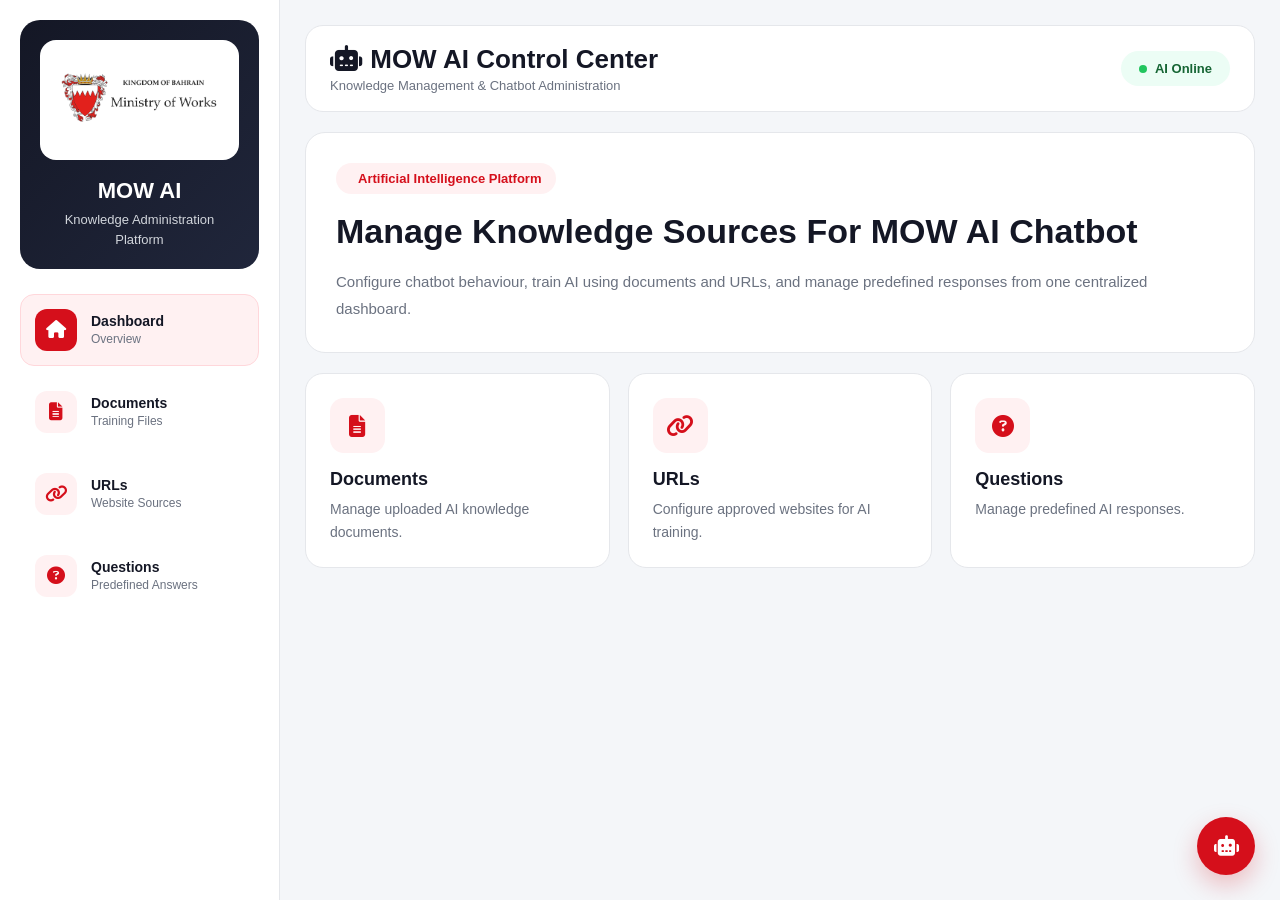
==== MOWAIHome.html @ 450a4b70 "New Theme design is introduced with implement the MOWAIHome dashboard page." ====
<!DOCTYPE html>
<html lang="en">

<head>
    <meta charset="UTF-8">
    <meta name="viewport" content="width=device-width, initial-scale=1.0">
    <title>MOW AI Control Center - Dashboard</title>

    <link rel="icon" type="image/png" href="assets/appicon.png">

    <link rel="stylesheet"
          href="https://cdnjs.cloudflare.com/ajax/libs/font-awesome/6.5.0/css/all.min.css">

    <link rel="stylesheet" href="css/admin.css">
</head>

<body>

<div class="page">

    <!-- SIDEBAR -->
    <aside class="sidebar">

    <div class="sidebar-top">

        <div class="brand-card">

            <div class="logo-shell">

                <img src="assets/mowlogo.png">

            </div>

            <h2>MOW AI</h2>

            <p>
                Knowledge Administration Platform
            </p>

        </div>

    </div>

    <nav>
         <a href="MOWAIHome.html" class="nav-card active">
                <i class="fas fa-house"></i>
                <div>
                    <strong>Dashboard</strong>
                    <small>Overview</small>
                </div>
            </a>

        <a href="documents.html" class="nav-card">
            <i class="fas fa-file-lines"></i>
            <div>
                <strong>Documents</strong>
                <small>Training Files</small>
            </div>
        </a>

        <a href="urls.html" class="nav-card">
            <i class="fas fa-link"></i>
            <div>
                <strong>URLs</strong>
                <small>Website Sources</small>
            </div>
        </a>

        <a href="predefined.html" class="nav-card">
            <i class="fas fa-circle-question"></i>
            <div>
                <strong>Questions</strong>
                <small>Predefined Answers</small>
            </div>
        </a>

    </nav>

</aside>

    <!-- MAIN CONTENT -->
    <main class="content">

        <header class="topbar">

            <div>
                <h1><i class="fas fa-robot"></i> MOW AI Control Center</h1>
                <p>
                    Knowledge Management & Chatbot Administration
                </p>
            </div>

            <button class="ai-status">
                <span></span>
                AI Online
            </button>

        </header>

        <!-- HERO -->
        <section class="hero">

            <div class="hero-left">

                <div class="tag">
                    <i class="fas fa-sparkles"></i>
                    Artificial Intelligence Platform
                </div>

                <h2>
                    Manage Knowledge Sources
                    For MOW AI Chatbot
                </h2>

                <p>
                    Configure chatbot behaviour, train AI using
                    documents and URLs, and manage predefined
                    responses from one centralized dashboard.
                </p>

            </div>

            <div class="hero-right">

                <div class="orb"></div>

            </div>

        </section>

        <!-- QUICK ACCESS -->
        <section class="cards">

            <a href="documents.html" class="dashboard-card">

                <i class="fas fa-file-alt"></i>

                <h3>Documents</h3>

                <p>
                    Manage uploaded AI knowledge documents.
                </p>

            </a>

            <a href="urls.html" class="dashboard-card">

                <i class="fas fa-link"></i>

                <h3>URLs</h3>

                <p>
                    Configure approved websites for AI training.
                </p>

            </a>

            <a href="predefined.html" class="dashboard-card">

                <i class="fas fa-question-circle"></i>

                <h3>Questions</h3>

                <p>
                    Manage predefined AI responses.
                </p>

            </a>

        </section>

    </main>

</div>

<!-- CHAT BUTTON -->
<button id="openChatBtn">
    <i class="fas fa-robot"></i>
</button>

<div id="chatWidget" class="hidden">

    <div id="chatHeader">

        <div class="chatBrand">

            <div class="chatLogo">
                <i class="fas fa-robot"></i>
            </div>

            <div>

                <strong>MOW AI Assistant</strong>

                <small>Knowledge Engine</small>

            </div>

        </div>

        <button onclick="toggleChat()">
            <i class="fas fa-times"></i>
        </button>

    </div>

    <div id="chatBody"></div>

    <div id="chatInputContainer">

        <input
            type="text"
            id="chatInput"
            placeholder="Ask AI anything..."
        >

        <button onclick="sendChat()">
            <i class="fas fa-paper-plane"></i>
        </button>

    </div>

</div>

<!-- ================= SCRIPTS ================= -->
    <script src="js/api.js"></script>

    <script>
        function showAlert(type, title, message) {

            const modal = document.getElementById('customAlert');
            const icon = document.getElementById('alertIcon');
            const titleEl = document.getElementById('alertTitle');
            const msgEl = document.getElementById('alertMessage');

            icon.className = 'alert-icon ' + type;

            if (type === 'success') {
                icon.innerHTML = '<i class="fas fa-circle-check"></i>';
            } else if (type === 'error') {
                icon.innerHTML = '<i class="fas fa-circle-xmark"></i>';
            } else {
                icon.innerHTML = '<i class="fas fa-triangle-exclamation"></i>';
            }

            titleEl.textContent = title;
            msgEl.textContent = message;

            modal.classList.remove('hidden');
        }

        function closeAlert() {
            document.getElementById('customAlert').classList.add('hidden');
        }

        const chatWidget = document.getElementById('chatWidget');
        const openBtn = document.getElementById('openChatBtn');
        const chatBody = document.getElementById('chatBody');
        const chatInput = document.getElementById('chatInput');
        const chatHeader = document.getElementById('chatHeader');

        openBtn.onclick = () => {
            chatWidget.classList.remove('hidden');
            openBtn.style.display = 'none';
        };

        function toggleChat() {
            chatWidget.classList.add('hidden');
            openBtn.style.display = 'block';
        }

        // Append chat messages
        function appendMessage(role, resp) {
            const div = document.createElement('div');
            div.className = 'chatMessage';

            if (role === 'You') {
                div.innerHTML = `<b>You</b><div class="chatSection">${resp}</div>`;
            } else {
                // Parse sections like [PREDEFINED], [DOCUMENT], [URL]
                const sections = resp.split(/\[([A-Z]+)\]/).filter(s => s.trim());
                let html = '';
                if (sections.length >= 2) {
                    for (let i = 0; i < sections.length; i += 2) {
                        let type = sections[i], text = sections[i + 1] || '';
                        let cls = '';
                        if (type === 'PREDEFINED') cls = 'predefined';
                        if (type === 'DOCUMENT') cls = 'document';
                        if (type === 'URL') cls = 'url';
                        html += `<div class="chatSection ${cls}">${text}</div>`;
                    }
                } else {
                    html = `<div class="chatSection predefined">${resp}</div>`;
                }
                div.innerHTML = `<b>AI</b>${html}`;
            }

            chatBody.appendChild(div);
            chatBody.scrollTop = chatBody.scrollHeight;
        }

        // Send message to API
        async function sendChat() {
            const msg = chatInput.value.trim();
            if (!msg) return;
            appendMessage('You', msg);
            chatInput.value = '';
            try {
                const res = await fetch(API_BASE + '/api/ai-chat/ask', {
                    method: 'POST',
                    headers: { 'Content-Type': 'application/json' },
                    body: JSON.stringify({ message: msg, userId: 1 })
                });

                if (!res.ok) throw new Error('API Error');

                const data = await res.json();
                appendMessage('AI', data.reply);
            } catch (err) {
                console.error(err);
                showAlert(
                    'error',
                    'Connection Failed',
                    'Unable to connect to AI service. Please check your API.'
                );
                appendMessage('AI', '⚠️ Unable to connect to AI service.');
            }
        }

        // Press Enter to send
        chatInput.addEventListener('keydown', e => {
            if (e.key === 'Enter') sendChat();
        });

        // Drag functionality for chat widget
        let drag = false, ox = 0, oy = 0;
        chatHeader.onmousedown = e => {
            drag = true;
            ox = e.clientX - chatWidget.offsetLeft;
            oy = e.clientY - chatWidget.offsetTop;
        };
        document.onmouseup = () => drag = false;
        document.onmousemove = e => {
            if (!drag) return;
            chatWidget.style.left = e.clientX - ox + 'px';
            chatWidget.style.top = e.clientY - oy + 'px';
        };

        // Logo ripple effect
        function logoRipple(e) {
            const bg = e.currentTarget.querySelector('.logo-bg');
            const ripple = document.createElement('span');
            ripple.style.position = 'absolute';
            ripple.style.width = '20px';
            ripple.style.height = '20px';
            ripple.style.borderRadius = '50%';
            ripple.style.background = 'rgba(255,255,255,.6)';
            ripple.style.left = e.offsetX + 'px';
            ripple.style.top = e.offsetY + 'px';
            ripple.style.transform = 'scale(1)';
            ripple.style.opacity = '1';
            ripple.style.transition = 'all .6s ease';
            bg.appendChild(ripple);
            setTimeout(() => { ripple.style.transform = 'scale(15)'; ripple.style.opacity = '0'; }, 10);
            setTimeout(() => ripple.remove(), 600);
        }
    </script>
</body>

</html>
---- css/admin.css ----
:root{
    --red:#d50f1b;
    --red-dark:#a80717;
    --white:#ffffff;
    --silver:#d3d4d9;
    --dark:#141725;

    --bg:#f4f6f9;
    --card:#ffffff;
    --text:#141725;
    --muted:#6b7280;
    --border:#e5e7eb;
}

*{
    margin:0;
    padding:0;
    box-sizing:border-box;
}

body{
    font-family:'Segoe UI',sans-serif;
    background:var(--bg);
    color:var(--text);
    min-height:100vh;
}

/* =====================================
   PAGE
===================================== */

.page{
    display:flex;
    min-height:100vh;
}

/* =====================================
   SIDEBAR
===================================== */

.sidebar{
    width:280px;
    background:#fff;
    border-right:1px solid var(--border);
    padding:20px;
}

/* =====================================
   LOGO PANEL
===================================== */
.brand-card{

    background:linear-gradient(
        135deg,
        var(--dark),
        #20263b
    );

    border-radius:20px;

    padding:20px;

    text-align:center;

    margin-bottom:25px;
}
.logo-shell{

    width:100%;

    min-height:120px;

    padding:15px;

    margin:0 auto 18px;

    border-radius:16px;

    background:#ffffff;

    display:flex;
    align-items:center;
    justify-content:center;

    overflow:hidden;
}

.logo-shell img{

    width:100%;
    max-width:180px;

    height:auto;

    object-fit:contain;

    display:block;
}

.brand-card h2{
    color:#fff;
    font-size:22px;
    margin-bottom:6px;
}

.brand-card p{
    color:#d1d5db;
    font-size:13px;
    line-height:1.5;
}

@media(max-width:900px){

    .brand-card{
        display:flex;
        align-items:center;
        gap:20px;
        text-align:left;
    }

    .logo-shell{

        width:140px;
        min-width:140px;

        min-height:90px;

        margin:0;
    }

    .logo-shell img{
        max-width:120px;
    }
}

/* =====================================
   NAVIGATION
===================================== */

nav{
    display:flex;
    flex-direction:column;
    gap:10px;
}

.nav-card{

    display:flex;
    align-items:center;
    gap:14px;

    text-decoration:none;

    padding:14px;

    border-radius:14px;

    color:var(--text);

    border:1px solid transparent;

    transition:.25s ease;
}

.nav-card:hover{

    background:#fff5f5;

    border-color:#ffd7db;
}

.nav-card i{

    width:42px;
    height:42px;

    display:flex;
    align-items:center;
    justify-content:center;

    border-radius:12px;

    background:#fff1f2;

    color:var(--red);

    font-size:18px;
}

.nav-card.active{

    background:#fff1f2;

    border:1px solid #ffd7db;
}

.nav-card.active i{

    background:var(--red);

    color:#fff;
}

.nav-card strong{
    display:block;
    font-size:14px;
}

.nav-card small{
    color:var(--muted);
    font-size:12px;
}

/* =====================================
   MAIN CONTENT
===================================== */

.content{
    flex:1;
    padding:25px;
}

/* =====================================
   TOP BAR
===================================== */

.topbar{

    background:#fff;

    border-radius:18px;

    padding:18px 24px;

    display:flex;
    justify-content:space-between;
    align-items:center;

    border:1px solid var(--border);
    margin-bottom:20px;
}

.topbar h1{
    font-size:26px;
    color:var(--dark);
}

.topbar p{
    color:var(--muted);
    font-size:13px;
    margin-top:3px;
}

.ai-status{

    border:none;

    background:#ecfdf5;

    color:#166534;

    padding:10px 18px;

    border-radius:50px;

    font-size:13px;
    font-weight:600;

    display:flex;
    align-items:center;
    gap:8px;
}

.ai-status span{

    width:8px;
    height:8px;

    border-radius:50%;

    background:#22c55e;
}

/* =====================================
   HERO
===================================== */

.hero{

    margin-top:20px;

    background:#fff;

    border-radius:20px;

    padding:30px;

    border:1px solid var(--border);
}

.tag{

    display:inline-flex;

    align-items:center;

    gap:8px;

    padding:8px 14px;

    border-radius:50px;

    background:#fff1f2;

    color:var(--red);

    font-size:13px;

    font-weight:600;
}

.hero h2{

    margin-top:15px;

    font-size:34px;

    color:var(--dark);

    line-height:1.3;
}

.hero p{

    margin-top:15px;

    max-width:850px;

    color:var(--muted);

    font-size:15px;

    line-height:1.8;
}

.hero-right{
    display:none;
}

/* =====================================
   DASHBOARD CARDS
===================================== */

.cards{

    margin-top:20px;

    display:grid;

    grid-template-columns:
    repeat(auto-fit,minmax(260px,1fr));

    gap:18px;
}

.dashboard-card{

    text-decoration:none;

    background:#fff;

    color:var(--text);

    border:1px solid var(--border);

    border-radius:18px;

    padding:24px;

    transition:.25s ease;
}

.dashboard-card:hover{

    border-color:#f6a0a8;

    transform:translateY(-4px);

    box-shadow:
    0 8px 24px rgba(0,0,0,.06);
}

.dashboard-card i{

    width:55px;
    height:55px;

    border-radius:14px;

    background:#fff1f2;

    color:var(--red);

    display:flex;
    align-items:center;
    justify-content:center;

    font-size:22px;

    margin-bottom:16px;
}

.dashboard-card h3{

    font-size:18px;

    margin-bottom:8px;
}

.dashboard-card p{

    color:var(--muted);

    font-size:14px;

    line-height:1.6;
}

/* =====================================
   CHAT BUTTON
===================================== */

#openChatBtn{

    position:fixed;

    bottom:25px;
    right:25px;

    width:58px;
    height:58px;

    border:none;

    border-radius:50%;

    background:var(--red);

    color:#fff;

    cursor:pointer;

    font-size:20px;

    box-shadow:
    0 10px 25px rgba(213,15,27,.25);
}

#openChatBtn:hover{
    background:var(--red-dark);
}

.hidden{
    display:none !important;
}

/* =====================================
   CHAT WINDOW
===================================== */

#chatWidget{

    position:fixed;

    right:25px;
    bottom:95px;

    width:380px;
    height:600px;

    background:#fff;

    border-radius:18px;

    border:1px solid var(--border);

    overflow:hidden;

    display:flex;
    flex-direction:column;

    box-shadow:
    0 20px 50px rgba(0,0,0,.15);
}

/* =====================================
   CHAT HEADER
===================================== */

#chatHeader{

    background:var(--dark);

    color:#fff;

    padding:14px 18px;

    display:flex;
    justify-content:space-between;
    align-items:center;
}

.chatBrand{

    display:flex;
    align-items:center;
    gap:10px;
}

.chatLogo{

    width:40px;
    height:40px;

    border-radius:10px;

    background:rgba(255,255,255,.15);

    display:flex;
    align-items:center;
    justify-content:center;
}

#chatHeader button{

    background:none;
    border:none;
    color:#fff;
    cursor:pointer;
    font-size:18px;
}

/* =====================================
   CHAT BODY
===================================== */

#chatBody{

    flex:1;

    overflow:auto;

    padding:15px;

    background:#f9fafb;
}

.chatMessage{
    margin-bottom:14px;
}

.chatMessage b{

    display:block;

    margin-bottom:6px;

    color:var(--red);

    font-size:13px;
}

.chatSection{

    background:#fff;

    border:1px solid #eee;

    border-radius:12px;

    padding:12px;

    line-height:1.7;

    font-size:14px;
}

.predefined{
    border-left:4px solid var(--red);
}

.document{
    border-left:4px solid #0284c7;
}

.url{
    border-left:4px solid #16a34a;
}

/* =====================================
   CHAT INPUT
===================================== */

#chatInputContainer{

    display:flex;

    gap:10px;

    padding:12px;

    border-top:1px solid var(--border);

    background:#fff;
}

#chatInput{

    flex:1;

    border:1px solid #ddd;

    border-radius:12px;

    padding:12px;

    font-size:14px;
}

#chatInput:focus{

    outline:none;

    border-color:var(--red);
}

#chatInputContainer button{

    width:48px;
    height:48px;

    border:none;

    border-radius:12px;

    background:var(--red);

    color:#fff;

    cursor:pointer;
}

/* =====================================
   MOBILE
===================================== */

@media(max-width:900px){

    .page{
        flex-direction:column;
    }

    .sidebar{
        width:100%;
    }

    #chatWidget{
        width:95%;
        right:2.5%;
    }
}

/* ================= CUSTOM ALERT ================= */

.custom-alert{
    position:fixed;
    inset:0;
    background:rgba(0,0,0,.55);
    backdrop-filter:blur(6px);
    display:flex;
    align-items:center;
    justify-content:center;
    z-index:99999;
    animation:fadeIn .25s ease;
}

.custom-alert.hidden{
    display:none;
}

.alert-box{
    width:90%;
    max-width:420px;
    padding:30px;
    border-radius:24px;
    background:rgba(255,255,255,.12);
    backdrop-filter:blur(18px);
    border:1px solid rgba(255,255,255,.15);
    box-shadow:0 25px 60px rgba(0,0,0,.45);
    text-align:center;
    animation:popupScale .28s ease;
    color:#fff;
}

.alert-icon{
    width:85px;
    height:85px;
    margin:auto auto 18px;
    border-radius:50%;
    display:flex;
    align-items:center;
    justify-content:center;
    font-size:42px;
}

/* Success */
.alert-icon.success{
    background:linear-gradient(135deg,#11998e,#38ef7d);
    box-shadow:0 10px 30px rgba(56,239,125,.45);
}

/* Error */
.alert-icon.error{
    background:linear-gradient(135deg,#ff416c,#ff4b2b);
    box-shadow:0 10px 30px rgba(255,75,43,.45);
}

/* Warning */
.alert-icon.warning{
    background:linear-gradient(135deg,#f7971e,#ffd200);
    box-shadow:0 10px 30px rgba(255,210,0,.45);
}

.alert-box h3{
    margin:0;
    font-size:28px;
    font-weight:700;
}

.alert-box p{
    margin:14px 0 25px;
    font-size:16px;
    line-height:1.6;
    color:rgba(255,255,255,.88);
}

.alert-actions{
    display:flex;
    justify-content:center;
    gap:14px;
}

.alert-btn{
    border:none;
    padding:12px 28px;
    border-radius:14px;
    cursor:pointer;
    font-size:15px;
    font-weight:600;
    transition:.3s;
}

.alert-btn.ok{
    background:linear-gradient(90deg,#6a11cb,#2575fc);
    color:#fff;
}

.alert-btn.cancel{
    background:rgba(255,255,255,.12);
    color:#fff;
}

.alert-btn:hover{
    transform:translateY(-2px) scale(1.03);
}

@keyframes popupScale{
    from{
        transform:scale(.75);
        opacity:0;
    }
    to{
        transform:scale(1);
        opacity:1;
    }
}

@keyframes fadeIn{
    from{ opacity:0; }
    to{ opacity:1; }
}

/* ================= LOADING OVERLAY ================= */

.loading-overlay{
    position: fixed;
    inset: 0;
    background: rgba(15, 23, 42, 0.75);
    backdrop-filter: blur(6px);
    display: flex;
    align-items: center;
    justify-content: center;
    z-index: 99999;
    animation: fadeIn .25s ease;
}

.loading-overlay.hidden{
    display: none;
}

.loading-box{
    width: 320px;
    padding: 35px 30px;
    border-radius: 24px;
    background: rgba(255,255,255,0.08);
    border: 1px solid rgba(255,255,255,0.15);
    box-shadow: 0 10px 40px rgba(0,0,0,0.35);
    text-align: center;
    color: #fff;
    backdrop-filter: blur(15px);
}

.loading-box h3{
    margin-top: 20px;
    margin-bottom: 10px;
    font-size: 22px;
    font-weight: 700;
}

.loading-box p{
    font-size: 14px;
    opacity: .85;
    line-height: 1.6;
}

.loading-spinner{
    width: 75px;
    height: 75px;
    margin: auto;
    border-radius: 50%;
    border: 6px solid rgba(255,255,255,0.15);
    border-top: 6px solid #4f9cff;
    animation: spin .9s linear infinite;
    box-shadow: 0 0 30px rgba(79,156,255,.5);
}

@keyframes spin{
    to{
        transform: rotate(360deg);
    }
}

@keyframes fadeIn{
    from{
        opacity: 0;
    }
    to{
        opacity: 1;
    }
}
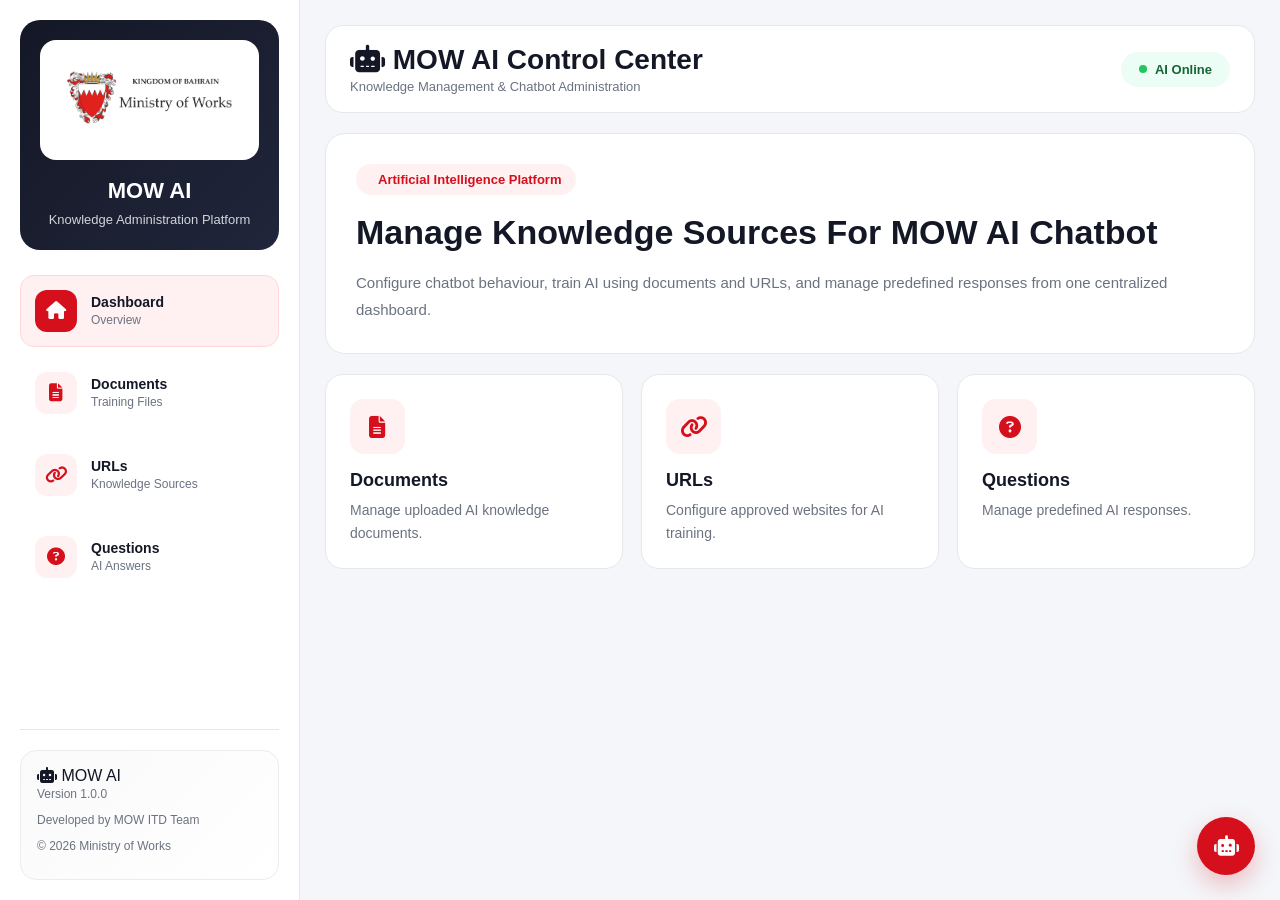
==== commit 11193302: "Worked on Mobile Responsiveness Design" ====
--- a/MOWAIHome.html
+++ b/MOWAIHome.html
@@ -8,224 +8,290 @@
 
     <link rel="icon" type="image/png" href="assets/appicon.png">
 
-    <link rel="stylesheet"
-          href="https://cdnjs.cloudflare.com/ajax/libs/font-awesome/6.5.0/css/all.min.css">
+    <link rel="stylesheet" href="https://cdnjs.cloudflare.com/ajax/libs/font-awesome/6.5.0/css/all.min.css">
 
     <link rel="stylesheet" href="css/admin.css">
 </head>
 
 <body>
-
-<div class="page">
-
-    <!-- SIDEBAR -->
-    <aside class="sidebar">
-
-    <div class="sidebar-top">
-
-        <div class="brand-card">
-
-            <div class="logo-shell">
-
-                <img src="assets/mowlogo.png">
-
+    <!-- MOBILE HEADER -->
+    <div class="mobile-header">
+
+        <button class="mobile-menu-btn" onclick="toggleSidebar()">
+            <i class="fas fa-bars"></i>
+        </button>
+
+        <div class="mobile-brand">
+            <img src="assets/mowlogo.png" alt="">
+            <div>
+                <h3>MOW AI</h3>
+                <span>Knowledge Administration Platform</span>
             </div>
-
-            <h2>MOW AI</h2>
-
-            <p>
-                Knowledge Administration Platform
-            </p>
-
         </div>
 
     </div>
 
-    <nav>
-         <a href="MOWAIHome.html" class="nav-card active">
-                <i class="fas fa-house"></i>
+    <div class="mobile-overlay" onclick="closeSidebar()"></div>
+
+    <div class="page">
+        <aside class="sidebar" id="sidebar">
+
+            <div>
+
+                <div class="brand-card">
+
+                    <div class="logo-shell">
+                        <img src="assets/mowlogo.png" alt="">
+                    </div>
+
+                    <h2>MOW AI</h2>
+
+                    <p>
+                        Knowledge Administration Platform
+                    </p>
+
+                </div>
+
+                <nav>
+
+                    <a href="MOWAIHome.html" class="nav-card active">
+                        <i class="fas fa-house"></i>
+                        <div>
+                            <strong>Dashboard</strong>
+                            <small>Overview</small>
+                        </div>
+                    </a>
+
+                    <a href="documents.html" class="nav-card">
+                        <i class="fas fa-file-lines"></i>
+                        <div>
+                            <strong>Documents</strong>
+                            <small>Training Files</small>
+                        </div>
+                    </a>
+
+                    <a href="urls.html" class="nav-card">
+                        <i class="fas fa-link"></i>
+                        <div>
+                            <strong>URLs</strong>
+                            <small>Knowledge Sources</small>
+                        </div>
+                    </a>
+
+                    <a href="predefined.html" class="nav-card">
+                        <i class="fas fa-circle-question"></i>
+                        <div>
+                            <strong>Questions</strong>
+                            <small>AI Answers</small>
+                        </div>
+                    </a>
+
+                </nav>
+
+            </div>
+
+            <!-- FOOTER -->
+
+            <div class="sidebar-footer">
+
+                <div class="footer-divider"></div>
+
+                <div class="app-info">
+
+                    <div class="app-badge">
+                        <i class="fas fa-robot"></i>
+                        MOW AI
+                    </div>
+
+                    <div class="app-meta">
+                        Version 1.0.0
+                    </div>
+
+                    <div class="app-meta">
+                        Developed by MOW ITD Team
+                    </div>
+
+                    <div class="app-meta">
+                        © 2026 Ministry of Works
+                    </div>
+
+                </div>
+
+            </div>
+
+        </aside>
+
+        <!-- MAIN CONTENT -->
+        <main class="content">
+
+            <header class="topbar">
+
                 <div>
-                    <strong>Dashboard</strong>
-                    <small>Overview</small>
-                </div>
-            </a>
-
-        <a href="documents.html" class="nav-card">
-            <i class="fas fa-file-lines"></i>
-            <div>
-                <strong>Documents</strong>
-                <small>Training Files</small>
+                    <h1><i class="fas fa-robot"></i> MOW AI Control Center</h1>
+                    <p>
+                        Knowledge Management & Chatbot Administration
+                    </p>
+                </div>
+
+                <button class="ai-status">
+                    <span></span>
+                    AI Online
+                </button>
+
+            </header>
+
+            <!-- HERO -->
+            <section class="hero">
+
+                <div class="hero-left">
+
+                    <div class="tag">
+                        <i class="fas fa-sparkles"></i>
+                        Artificial Intelligence Platform
+                    </div>
+
+                    <h2>
+                        Manage Knowledge Sources
+                        For MOW AI Chatbot
+                    </h2>
+
+                    <p>
+                        Configure chatbot behaviour, train AI using
+                        documents and URLs, and manage predefined
+                        responses from one centralized dashboard.
+                    </p>
+
+                </div>
+
+                <div class="hero-right">
+
+                    <div class="orb"></div>
+
+                </div>
+
+            </section>
+
+            <!-- QUICK ACCESS -->
+            <section class="cards">
+
+                <a href="documents.html" class="dashboard-card">
+
+                    <i class="fas fa-file-alt"></i>
+
+                    <h3>Documents</h3>
+
+                    <p>
+                        Manage uploaded AI knowledge documents.
+                    </p>
+
+                </a>
+
+                <a href="urls.html" class="dashboard-card">
+
+                    <i class="fas fa-link"></i>
+
+                    <h3>URLs</h3>
+
+                    <p>
+                        Configure approved websites for AI training.
+                    </p>
+
+                </a>
+
+                <a href="predefined.html" class="dashboard-card">
+
+                    <i class="fas fa-question-circle"></i>
+
+                    <h3>Questions</h3>
+
+                    <p>
+                        Manage predefined AI responses.
+                    </p>
+
+                </a>
+
+            </section>
+
+        </main>
+
+    </div>
+
+    <!-- CHAT BUTTON -->
+    <button id="openChatBtn">
+        <i class="fas fa-robot"></i>
+    </button>
+
+    <div id="chatWidget" class="hidden">
+
+        <div id="chatHeader">
+
+            <div class="chatBrand">
+
+                <div class="chatLogo">
+                    <i class="fas fa-robot"></i>
+                </div>
+
+                <div>
+
+                    <strong>MOW AI Assistant</strong>
+
+                    <small>Knowledge Engine</small>
+
+                </div>
+
             </div>
-        </a>
-
-        <a href="urls.html" class="nav-card">
-            <i class="fas fa-link"></i>
-            <div>
-                <strong>URLs</strong>
-                <small>Website Sources</small>
-            </div>
-        </a>
-
-        <a href="predefined.html" class="nav-card">
-            <i class="fas fa-circle-question"></i>
-            <div>
-                <strong>Questions</strong>
-                <small>Predefined Answers</small>
-            </div>
-        </a>
-
-    </nav>
-
-</aside>
-
-    <!-- MAIN CONTENT -->
-    <main class="content">
-
-        <header class="topbar">
-
-            <div>
-                <h1><i class="fas fa-robot"></i> MOW AI Control Center</h1>
-                <p>
-                    Knowledge Management & Chatbot Administration
-                </p>
-            </div>
-
-            <button class="ai-status">
-                <span></span>
-                AI Online
+
+            <button onclick="toggleChat()">
+                <i class="fas fa-times"></i>
             </button>
 
-        </header>
-
-        <!-- HERO -->
-        <section class="hero">
-
-            <div class="hero-left">
-
-                <div class="tag">
-                    <i class="fas fa-sparkles"></i>
-                    Artificial Intelligence Platform
-                </div>
-
-                <h2>
-                    Manage Knowledge Sources
-                    For MOW AI Chatbot
-                </h2>
-
-                <p>
-                    Configure chatbot behaviour, train AI using
-                    documents and URLs, and manage predefined
-                    responses from one centralized dashboard.
-                </p>
-
-            </div>
-
-            <div class="hero-right">
-
-                <div class="orb"></div>
-
-            </div>
-
-        </section>
-
-        <!-- QUICK ACCESS -->
-        <section class="cards">
-
-            <a href="documents.html" class="dashboard-card">
-
-                <i class="fas fa-file-alt"></i>
-
-                <h3>Documents</h3>
-
-                <p>
-                    Manage uploaded AI knowledge documents.
-                </p>
-
-            </a>
-
-            <a href="urls.html" class="dashboard-card">
-
-                <i class="fas fa-link"></i>
-
-                <h3>URLs</h3>
-
-                <p>
-                    Configure approved websites for AI training.
-                </p>
-
-            </a>
-
-            <a href="predefined.html" class="dashboard-card">
-
-                <i class="fas fa-question-circle"></i>
-
-                <h3>Questions</h3>
-
-                <p>
-                    Manage predefined AI responses.
-                </p>
-
-            </a>
-
-        </section>
-
-    </main>
-
-</div>
-
-<!-- CHAT BUTTON -->
-<button id="openChatBtn">
-    <i class="fas fa-robot"></i>
-</button>
-
-<div id="chatWidget" class="hidden">
-
-    <div id="chatHeader">
-
-        <div class="chatBrand">
-
-            <div class="chatLogo">
-                <i class="fas fa-robot"></i>
-            </div>
-
-            <div>
-
-                <strong>MOW AI Assistant</strong>
-
-                <small>Knowledge Engine</small>
-
-            </div>
-
         </div>
 
-        <button onclick="toggleChat()">
-            <i class="fas fa-times"></i>
-        </button>
+        <div id="chatBody"></div>
+
+        <div id="chatInputContainer">
+
+            <input type="text" id="chatInput" placeholder="Ask AI anything...">
+
+            <button onclick="sendChat()">
+                <i class="fas fa-paper-plane"></i>
+            </button>
+
+        </div>
 
     </div>
 
-    <div id="chatBody"></div>
-
-    <div id="chatInputContainer">
-
-        <input
-            type="text"
-            id="chatInput"
-            placeholder="Ask AI anything..."
-        >
-
-        <button onclick="sendChat()">
-            <i class="fas fa-paper-plane"></i>
-        </button>
-
-    </div>
-
-</div>
-
-<!-- ================= SCRIPTS ================= -->
+    <!-- ================= SCRIPTS ================= -->
     <script src="js/api.js"></script>
 
     <script>
+
+        function toggleSidebar() {
+
+            document
+                .querySelector('.sidebar')
+                .classList.toggle('show');
+
+            document
+                .querySelector('.mobile-overlay')
+                .classList.toggle('show');
+
+            document.body.classList.toggle('menu-open');
+        }
+
+        function closeSidebar() {
+
+            document
+                .querySelector('.sidebar')
+                .classList.remove('show');
+
+            document
+                .querySelector('.mobile-overlay')
+                .classList.remove('show');
+
+            document.body.classList.remove('menu-open');
+        }
+
         function showAlert(type, title, message) {
 
             const modal = document.getElementById('customAlert');
--- a/css/admin.css
+++ b/css/admin.css
@@ -32,6 +32,13 @@
 .page{
     display:flex;
     min-height:100vh;
+    background:var(--bg);
+}
+
+@media (max-width:1024px){
+    .page{
+        flex-direction:column;
+    }
 }
 
 /* =====================================
@@ -39,10 +46,14 @@
 ===================================== */
 
 .sidebar{
-    width:280px;
+    width:300px;
+    min-width:300px;
     background:#fff;
     border-right:1px solid var(--border);
     padding:20px;
+    display:flex;
+    flex-direction:column;
+    justify-content:space-between;
 }
 
 /* =====================================
@@ -131,6 +142,44 @@
     .logo-shell img{
         max-width:120px;
     }
+
+    .brand-card p{
+    display:none;
+}
+}
+
+@media(max-width:768px){
+
+    .brand-card{
+
+        display:flex;
+        align-items:center;
+        gap:15px;
+
+        text-align:left;
+
+        padding:18px;
+    }
+
+    .logo-shell{
+
+        width:110px;
+        min-width:110px;
+
+        min-height:70px;
+    }
+
+    .logo-shell img{
+        max-width:90px;
+    }
+
+    .brand-card h2{
+        font-size:20px;
+    }
+
+    .brand-card p{
+        font-size:12px;
+    }
 }
 
 /* =====================================
@@ -218,6 +267,42 @@
 .content{
     flex:1;
     padding:25px;
+    min-width:0;
+}
+
+@media(max-width:768px){
+
+    .content{
+        padding:15px;
+    }
+}
+
+@media(max-width:768px){
+
+    nav{
+
+        display:grid;
+
+        grid-template-columns:
+        repeat(2,1fr);
+
+        gap:10px;
+    }
+
+    .nav-card{
+
+        flex-direction:column;
+
+        text-align:center;
+
+        gap:8px;
+
+        padding:15px;
+    }
+
+    .nav-card small{
+        display:none;
+    }
 }
 
 /* =====================================
@@ -226,23 +311,38 @@
 
 .topbar{
 
+    display:flex;
+
+    justify-content:space-between;
+
+    align-items:center;
+
+    gap:20px;
+
+    flex-wrap:wrap;
+
     background:#fff;
 
     border-radius:18px;
 
     padding:18px 24px;
-
-    display:flex;
-    justify-content:space-between;
-    align-items:center;
-
     border:1px solid var(--border);
     margin-bottom:20px;
 }
 
 .topbar h1{
-    font-size:26px;
-    color:var(--dark);
+    font-size:28px;
+}
+
+@media(max-width:768px){
+
+    .topbar{
+        padding:18px;
+    }
+
+    .topbar h1{
+        font-size:22px;
+    }
 }
 
 .topbar p{
@@ -475,8 +575,13 @@
     right:25px;
     bottom:95px;
 
-    width:380px;
-    height:600px;
+        width:420px;
+
+    max-width:calc(100vw - 20px);
+
+    height:650px;
+
+    max-height:85vh;
 
     background:#fff;
 
@@ -583,6 +688,39 @@
     line-height:1.7;
 
     font-size:14px;
+}
+
+@media(max-width:768px){
+
+    #chatWidget{
+
+        position:fixed;
+
+        top:70px; /* mobile header height */
+
+        left:0;
+        right:0;
+        bottom:0;
+
+        width:100%;
+
+        height:calc(100vh - 70px);
+
+        max-height:none;
+
+        border-radius:0;
+
+        z-index:10000;
+    }
+
+    #openChatBtn{
+
+        width:60px;
+        height:60px;
+
+        right:15px;
+        bottom:15px;
+    }
 }
 
 .predefined{
@@ -857,4 +995,298 @@
     to{
         opacity: 1;
     }
-}+}
+
+.sidebar-footer{
+
+    margin-top:25px;
+
+    flex-shrink:0;
+    margin-top:auto;
+}
+
+.footer-divider{
+
+    height:1px;
+
+    background:#e5e7eb;
+
+    margin-bottom:20px;
+}
+
+.app-info{
+
+    background:linear-gradient(
+        135deg,
+        #fafafa,
+        #ffffff
+    );
+
+    border:1px solid #ececec;
+
+    border-radius:16px;
+
+    padding:16px;
+}
+
+.app-meta{
+
+    font-size:12px;
+
+    color:#6b7280;
+
+    margin-bottom:8px;
+
+    line-height:1.5;
+}
+/* ===========================
+   MOBILE LAYOUT
+=========================== */
+
+.mobile-header,
+.mobile-overlay{
+    display:none;
+}
+
+@media (max-width:900px){
+
+    /* ===========================
+       HEADER
+    ============================ */
+
+    .mobile-header{
+
+        display:flex;
+
+        position:fixed;
+
+        top:0;
+        left:0;
+        right:0;
+
+        height:70px;
+
+        background:#fff;
+
+        border-bottom:1px solid #e5e7eb;
+
+        z-index:9999;
+
+        padding:0 12px;
+
+        align-items:center;
+
+        gap:12px;
+
+        overflow:hidden;
+
+        box-shadow:
+        0 4px 15px rgba(0,0,0,.05);
+    }
+
+    .mobile-menu-btn{
+
+        width:42px;
+        height:42px;
+
+        min-width:42px;
+
+        border:none;
+
+        border-radius:12px;
+
+        background:#fff1f2;
+
+        color:#d50f1b;
+
+        cursor:pointer;
+
+        display:flex;
+        align-items:center;
+        justify-content:center;
+
+        flex-shrink:0;
+    }
+
+    /* ===========================
+       BRAND AREA
+    ============================ */
+
+    .mobile-brand{
+
+        flex:1;
+
+        min-width:0;
+
+        display:flex;
+
+        align-items:center;
+
+        gap:10px;
+
+        overflow:hidden;
+    }
+
+    .mobile-brand img{
+
+        width:42px;
+        height:42px;
+
+        object-fit:contain;
+
+        flex-shrink:0;
+    }
+
+    .mobile-brand > div{
+
+        flex:1;
+
+        min-width:0;
+
+        overflow:hidden;
+    }
+
+    .mobile-brand h3{
+
+        margin:0;
+
+        font-size:16px;
+
+        font-weight:700;
+
+        color:var(--dark);
+
+        line-height:1.2;
+
+        white-space:nowrap;
+
+        overflow:hidden;
+
+        text-overflow:ellipsis;
+    }
+
+    .mobile-brand span{
+
+        display:block;
+
+        font-size:10px;
+
+        color:#6b7280;
+
+        line-height:1.2;
+
+        white-space:nowrap;
+
+        overflow:hidden;
+
+        text-overflow:ellipsis;
+    }
+
+    /* ===========================
+       PAGE
+    ============================ */
+
+    .page{
+
+        display:block;
+
+        padding-top:70px;
+    }
+
+    .content{
+
+        width:100%;
+
+        margin:0;
+
+        padding:15px;
+    }
+
+    /* ===========================
+       SIDEBAR
+    ============================ */
+
+    .sidebar{
+
+        position:fixed;
+
+        top:70px;
+
+        left:-320px;
+
+        width:300px;
+
+        height:calc(100vh - 70px);
+
+        background:#fff;
+
+        overflow-y:auto;
+
+        z-index:9998;
+
+        transition:left .3s ease;
+
+        box-shadow:
+        0 10px 40px rgba(0,0,0,.15);
+    }
+
+    .sidebar.show{
+        left:0;
+    }
+
+    /* ===========================
+       OVERLAY
+    ============================ */
+
+    .mobile-overlay{
+
+        display:block;
+
+        position:fixed;
+
+        inset:0;
+
+        background:rgba(0,0,0,.45);
+
+        z-index:9997;
+
+        opacity:0;
+
+        visibility:hidden;
+
+        transition:.3s ease;
+    }
+
+    .mobile-overlay.show{
+
+        opacity:1;
+
+        visibility:visible;
+    }
+}
+
+/* Extra Small Phones */
+
+@media (max-width:480px){
+
+    .mobile-header{
+        padding:0 10px;
+    }
+
+    .mobile-brand img{
+        width:38px;
+        height:38px;
+    }
+
+    .mobile-brand h3{
+        font-size:15px;
+    }
+
+    .mobile-brand p{
+        font-size:40px;
+    }
+}
+
+body.menu-open{
+    overflow:hidden;
+}
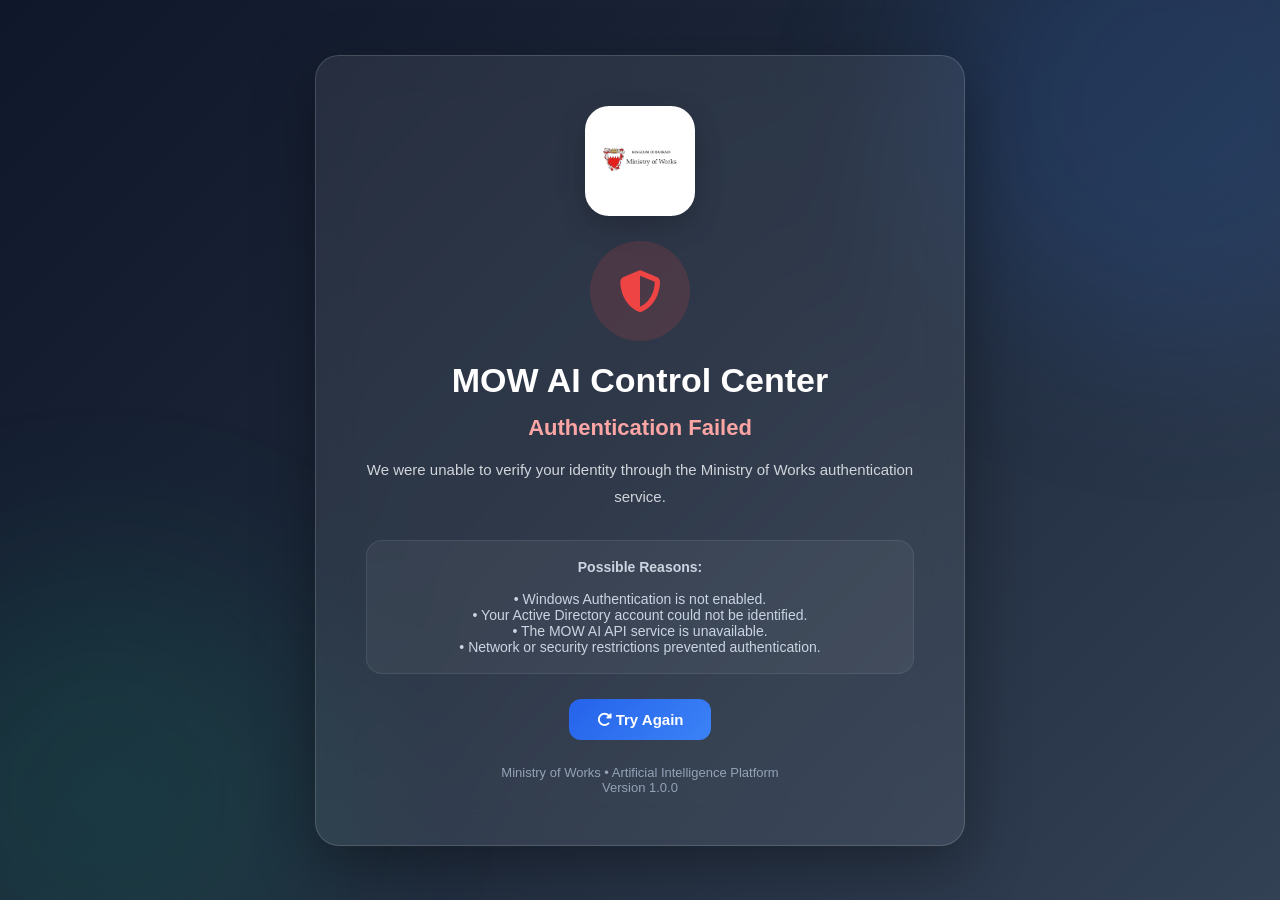
==== commit 6236597e: "Worked on Major Changes" ====
--- a/MOWAIHome.html
+++ b/MOWAIHome.html
@@ -133,10 +133,22 @@
                     </p>
                 </div>
 
-                <button class="ai-status">
-                    <span></span>
-                    AI Online
-                </button>
+                <div class="topbar-right">
+                    <div class="user-profile">
+
+                        <div class="user-avatar">
+                            <i class="fas fa-user"></i>
+                            <span class="user-online"></span>
+                        </div>
+
+                        <div class="user-details">
+                            <strong id="loggedInFullName">Loading...</strong> 
+                            <small id="loggedInUser">Authenticated User</small>
+                        </div>
+
+                    </div>
+
+                </div>
 
             </header>
 
@@ -210,6 +222,19 @@
 
                 </a>
 
+                <!-- 🔐 NEW: SECURITY ADMIN MODULE -->
+                <a href="admin/security-dashboard.html" class="dashboard-card">
+
+                    <i class="fas fa-shield-alt"></i>
+
+                    <h3>Security & Admin</h3>
+
+                    <p>
+                        Manage users, audit logs, and AI query monitoring.
+                    </p>
+
+                </a>
+
             </section>
 
         </main>
@@ -265,6 +290,160 @@
     <script src="js/api.js"></script>
 
     <script>
+        let loggedInUserName = "";
+        let loggedInFullName = "";
+        window.onload = async function () {
+
+            try {
+                const authorized = await validateLogin();
+
+                if (authorized) {
+
+                    console.log("Successfully");
+                }
+            }
+            catch (ex) {
+
+                console.error("Startup Error:", ex);
+
+                showAlert(
+                    'error',
+                    'Error',
+                    ex.message || 'Failed to load page'
+                );
+            }
+        };
+
+        async function validateLogin() {
+
+            try {
+
+                console.log("Before Validate API");
+
+                const response =
+                    await apiGet('/api/auth/validate');
+
+                console.log("After Validate API", response);
+
+                loggedInUserName = response.userName || "";
+                loggedInFullName = response.fullName || "";
+
+                setAuditUser(loggedInUserName, loggedInFullName);
+
+                console.log("========== MOW AI LOGIN ==========");
+                console.log("User Name :", loggedInUserName);
+                console.log("Full Name :", loggedInFullName);
+                console.log("Authorized:", response.isAuthorized);
+                console.log("Login Time:", new Date().toLocaleString());
+                console.log("==================================");
+
+                if (!response.isAuthorized) {
+
+                    document.body.innerHTML = `
+            <div class="auth-page">
+                <div class="auth-card">
+
+                    <div class="auth-logo">
+                        <img src="../assets/mowlogo.png">
+                    </div>
+
+                    <div class="auth-icon">
+                        <i class="fas fa-user-lock"></i>
+                    </div>
+
+                    <h1>Access Denied</h1>
+
+                    <h2>You Are Not Authorized</h2>
+
+                    <p>
+                        Your Active Directory account was successfully identified,
+                        however you have not been granted access to the
+                        MOW AI Administration Portal.
+                    </p>
+
+                    <div class="auth-info">
+                        Please contact the MOW ITD Team if you require
+                        access to this application.
+                    </div>
+
+                    <div class="auth-footer">
+                        Ministry of Works • MOW AI Administration Portal
+                    </div>
+
+                </div>
+            </div>`;
+
+                    return false;
+                }
+
+                const userElement =
+                    document.getElementById("loggedInUser");
+
+                const fullNameElement =
+                    document.getElementById("loggedInFullName");
+
+                if (userElement)
+                    userElement.textContent =
+                        loggedInUserName || "Unknown User";
+
+                if (fullNameElement)
+                    fullNameElement.textContent =
+                        loggedInFullName || "Authenticated User";
+
+                return true;
+            }
+            catch (e) {
+
+                console.error(e);
+
+                document.body.innerHTML = `
+        <div class="auth-page">
+
+            <div class="auth-card">
+
+                <div class="auth-logo">
+                    <img src="../assets/mowlogo.png">
+                </div>
+
+                <div class="auth-icon">
+                    <i class="fas fa-shield-halved"></i>
+                </div>
+
+                <h1>MOW AI Control Center</h1>
+
+                <h2>Authentication Failed</h2>
+
+                <p>
+                    We were unable to verify your identity through the Ministry of Works
+                    authentication service.
+                </p>
+
+                <div class="auth-info">
+                    <strong>Possible Reasons:</strong><br><br>
+
+                    • Windows Authentication is not enabled.<br>
+                    • Your Active Directory account could not be identified.<br>
+                    • The MOW AI API service is unavailable.<br>
+                    • Network or security restrictions prevented authentication.
+                </div>
+
+                <button class="auth-btn" onclick="location.reload()">
+                    <i class="fas fa-rotate-right"></i>
+                    Try Again
+                </button>
+
+                <div class="auth-footer">
+                    Ministry of Works • Artificial Intelligence Platform<br>
+                    Version 1.0.0
+                </div>
+
+            </div>
+
+        </div>`;
+
+                return false;
+            }
+        }
 
         function toggleSidebar() {
 
@@ -365,31 +544,51 @@
             chatBody.scrollTop = chatBody.scrollHeight;
         }
 
-        // Send message to API
         async function sendChat() {
             const msg = chatInput.value.trim();
             if (!msg) return;
+
             appendMessage('You', msg);
             chatInput.value = '';
+
+            // Show typing animation
+            showTypingIndicator();
+
             try {
                 const res = await fetch(API_BASE + '/api/ai-chat/ask', {
                     method: 'POST',
                     headers: { 'Content-Type': 'application/json' },
-                    body: JSON.stringify({ message: msg, userId: 1 })
+                    body: JSON.stringify({
+                        message: msg,
+                        userId: 1
+                    })
                 });
 
-                if (!res.ok) throw new Error('API Error');
+                removeTypingIndicator();
+
+                if (!res.ok)
+                    throw new Error('API Error');
 
                 const data = await res.json();
+
                 appendMessage('AI', data.reply);
+
             } catch (err) {
+
+                removeTypingIndicator();
+
                 console.error(err);
+
                 showAlert(
                     'error',
                     'Connection Failed',
                     'Unable to connect to AI service. Please check your API.'
                 );
-                appendMessage('AI', '⚠️ Unable to connect to AI service.');
+
+                appendMessage(
+                    'AI',
+                    '⚠️ Unable to connect to AI service.'
+                );
             }
         }
 
@@ -397,6 +596,29 @@
         chatInput.addEventListener('keydown', e => {
             if (e.key === 'Enter') sendChat();
         });
+
+        function showTypingIndicator() {
+            const div = document.createElement('div');
+            div.className = 'chatMessage';
+            div.id = 'typingIndicator';
+
+            div.innerHTML = `
+        <b>AI</b>
+        <div class="chatSection typing">
+            <span></span>
+            <span></span>
+            <span></span>
+        </div>
+    `;
+
+            chatBody.appendChild(div);
+            chatBody.scrollTop = chatBody.scrollHeight;
+        }
+
+        function removeTypingIndicator() {
+            const typing = document.getElementById('typingIndicator');
+            if (typing) typing.remove();
+        }
 
         // Drag functionality for chat widget
         let drag = false, ox = 0, oy = 0;
--- a/css/admin.css
+++ b/css/admin.css
@@ -1,43 +1,43 @@
-:root{
-    --red:#d50f1b;
-    --red-dark:#a80717;
-    --white:#ffffff;
-    --silver:#d3d4d9;
-    --dark:#141725;
-
-    --bg:#f4f6f9;
-    --card:#ffffff;
-    --text:#141725;
-    --muted:#6b7280;
-    --border:#e5e7eb;
-}
-
-*{
-    margin:0;
-    padding:0;
-    box-sizing:border-box;
-}
-
-body{
-    font-family:'Segoe UI',sans-serif;
-    background:var(--bg);
-    color:var(--text);
-    min-height:100vh;
+:root {
+    --red: #d50f1b;
+    --red-dark: #a80717;
+    --white: #ffffff;
+    --silver: #d3d4d9;
+    --dark: #141725;
+
+    --bg: #f4f6f9;
+    --card: #ffffff;
+    --text: #141725;
+    --muted: #6b7280;
+    --border: #e5e7eb;
+}
+
+* {
+    margin: 0;
+    padding: 0;
+    box-sizing: border-box;
+}
+
+body {
+    font-family: 'Segoe UI', sans-serif;
+    background: var(--bg);
+    color: var(--text);
+    min-height: 100vh;
 }
 
 /* =====================================
    PAGE
 ===================================== */
 
-.page{
-    display:flex;
-    min-height:100vh;
-    background:var(--bg);
-}
-
-@media (max-width:1024px){
-    .page{
-        flex-direction:column;
+.page {
+    display: flex;
+    min-height: 100vh;
+    background: var(--bg);
+}
+
+@media (max-width:1024px) {
+    .page {
+        flex-direction: column;
     }
 }
 
@@ -45,140 +45,139 @@
    SIDEBAR
 ===================================== */
 
-.sidebar{
-    width:300px;
-    min-width:300px;
-    background:#fff;
-    border-right:1px solid var(--border);
-    padding:20px;
-    display:flex;
-    flex-direction:column;
-    justify-content:space-between;
+.sidebar {
+    width: 300px;
+    min-width: 300px;
+    background: #fff;
+    border-right: 1px solid var(--border);
+    padding: 20px;
+    display: flex;
+    flex-direction: column;
+    justify-content: space-between;
 }
 
 /* =====================================
    LOGO PANEL
 ===================================== */
-.brand-card{
-
-    background:linear-gradient(
-        135deg,
-        var(--dark),
-        #20263b
-    );
-
-    border-radius:20px;
-
-    padding:20px;
-
-    text-align:center;
-
-    margin-bottom:25px;
-}
-.logo-shell{
-
-    width:100%;
-
-    min-height:120px;
-
-    padding:15px;
-
-    margin:0 auto 18px;
-
-    border-radius:16px;
-
-    background:#ffffff;
-
-    display:flex;
-    align-items:center;
-    justify-content:center;
-
-    overflow:hidden;
-}
-
-.logo-shell img{
-
-    width:100%;
-    max-width:180px;
-
-    height:auto;
-
-    object-fit:contain;
-
-    display:block;
-}
-
-.brand-card h2{
-    color:#fff;
-    font-size:22px;
-    margin-bottom:6px;
-}
-
-.brand-card p{
-    color:#d1d5db;
-    font-size:13px;
-    line-height:1.5;
-}
-
-@media(max-width:900px){
-
-    .brand-card{
-        display:flex;
-        align-items:center;
-        gap:20px;
-        text-align:left;
-    }
-
-    .logo-shell{
-
-        width:140px;
-        min-width:140px;
-
-        min-height:90px;
-
-        margin:0;
-    }
-
-    .logo-shell img{
-        max-width:120px;
-    }
-
-    .brand-card p{
-    display:none;
-}
-}
-
-@media(max-width:768px){
-
-    .brand-card{
-
-        display:flex;
-        align-items:center;
-        gap:15px;
-
-        text-align:left;
-
-        padding:18px;
-    }
-
-    .logo-shell{
-
-        width:110px;
-        min-width:110px;
-
-        min-height:70px;
-    }
-
-    .logo-shell img{
-        max-width:90px;
-    }
-
-    .brand-card h2{
-        font-size:20px;
-    }
-
-    .brand-card p{
-        font-size:12px;
+.brand-card {
+
+    background: linear-gradient(135deg,
+            var(--dark),
+            #20263b);
+
+    border-radius: 20px;
+
+    padding: 20px;
+
+    text-align: center;
+
+    margin-bottom: 25px;
+}
+
+.logo-shell {
+
+    width: 100%;
+
+    min-height: 120px;
+
+    padding: 15px;
+
+    margin: 0 auto 18px;
+
+    border-radius: 16px;
+
+    background: #ffffff;
+
+    display: flex;
+    align-items: center;
+    justify-content: center;
+
+    overflow: hidden;
+}
+
+.logo-shell img {
+
+    width: 100%;
+    max-width: 180px;
+
+    height: auto;
+
+    object-fit: contain;
+
+    display: block;
+}
+
+.brand-card h2 {
+    color: #fff;
+    font-size: 22px;
+    margin-bottom: 6px;
+}
+
+.brand-card p {
+    color: #d1d5db;
+    font-size: 13px;
+    line-height: 1.5;
+}
+
+@media(max-width:900px) {
+
+    .brand-card {
+        display: flex;
+        align-items: center;
+        gap: 20px;
+        text-align: left;
+    }
+
+    .logo-shell {
+
+        width: 140px;
+        min-width: 140px;
+
+        min-height: 90px;
+
+        margin: 0;
+    }
+
+    .logo-shell img {
+        max-width: 120px;
+    }
+
+    .brand-card p {
+        display: none;
+    }
+}
+
+@media(max-width:768px) {
+
+    .brand-card {
+
+        display: flex;
+        align-items: center;
+        gap: 15px;
+
+        text-align: left;
+
+        padding: 18px;
+    }
+
+    .logo-shell {
+
+        width: 110px;
+        min-width: 110px;
+
+        min-height: 70px;
+    }
+
+    .logo-shell img {
+        max-width: 90px;
+    }
+
+    .brand-card h2 {
+        font-size: 20px;
+    }
+
+    .brand-card p {
+        font-size: 12px;
     }
 }
 
@@ -186,122 +185,124 @@
    NAVIGATION
 ===================================== */
 
-nav{
-    display:flex;
-    flex-direction:column;
-    gap:10px;
-}
-
-.nav-card{
-
-    display:flex;
-    align-items:center;
-    gap:14px;
-
-    text-decoration:none;
-
-    padding:14px;
-
-    border-radius:14px;
-
-    color:var(--text);
-
-    border:1px solid transparent;
-
-    transition:.25s ease;
-}
-
-.nav-card:hover{
-
-    background:#fff5f5;
-
-    border-color:#ffd7db;
-}
-
-.nav-card i{
-
-    width:42px;
-    height:42px;
-
-    display:flex;
-    align-items:center;
-    justify-content:center;
-
-    border-radius:12px;
-
-    background:#fff1f2;
-
-    color:var(--red);
-
-    font-size:18px;
-}
-
-.nav-card.active{
-
-    background:#fff1f2;
-
-    border:1px solid #ffd7db;
-}
-
-.nav-card.active i{
-
-    background:var(--red);
-
-    color:#fff;
-}
-
-.nav-card strong{
-    display:block;
-    font-size:14px;
-}
-
-.nav-card small{
-    color:var(--muted);
-    font-size:12px;
+nav {
+    display: flex;
+    flex-direction: column;
+    gap: 10px;
+}
+
+.nav-card {
+
+    display: flex;
+    align-items: center;
+    gap: 14px;
+
+    text-decoration: none;
+
+    padding: 14px;
+
+    border-radius: 14px;
+
+    color: var(--text);
+
+    border: 1px solid transparent;
+
+    transition: .25s ease;
+}
+
+.nav-card:hover {
+
+    background: #fff5f5;
+
+    border-color: #ffd7db;
+}
+
+.nav-card i {
+
+    width: 42px;
+    height: 42px;
+
+    display: flex;
+    align-items: center;
+    justify-content: center;
+
+    border-radius: 12px;
+
+    background: #fff1f2;
+
+    color: var(--red);
+
+    font-size: 18px;
+}
+
+.nav-card.active {
+
+    background: #fff1f2;
+
+    color: #111827;
+
+    border: 1px solid #ffd7db;
+}
+
+.nav-card.active i {
+
+    background: var(--red);
+
+    color: #fff;
+}
+
+.nav-card strong {
+    display: block;
+    font-size: 14px;
+}
+
+.nav-card small {
+    color: var(--muted);
+    font-size: 12px;
 }
 
 /* =====================================
    MAIN CONTENT
 ===================================== */
 
-.content{
-    flex:1;
-    padding:25px;
-    min-width:0;
-}
-
-@media(max-width:768px){
-
-    .content{
-        padding:15px;
-    }
-}
-
-@media(max-width:768px){
-
-    nav{
-
-        display:grid;
+.content {
+    flex: 1;
+    padding: 25px;
+    min-width: 0;
+}
+
+@media(max-width:768px) {
+
+    .content {
+        padding: 15px;
+    }
+}
+
+@media(max-width:768px) {
+
+    nav {
+
+        display: grid;
 
         grid-template-columns:
-        repeat(2,1fr);
-
-        gap:10px;
-    }
-
-    .nav-card{
-
-        flex-direction:column;
-
-        text-align:center;
-
-        gap:8px;
-
-        padding:15px;
-    }
-
-    .nav-card small{
-        display:none;
+            repeat(2, 1fr);
+
+        gap: 10px;
+    }
+
+    .nav-card {
+
+        flex-direction: column;
+
+        text-align: center;
+
+        gap: 8px;
+
+        padding: 15px;
+    }
+
+    .nav-card small {
+        display: none;
     }
 }
 
@@ -309,628 +310,635 @@
    TOP BAR
 ===================================== */
 
-.topbar{
-
-    display:flex;
-
-    justify-content:space-between;
-
-    align-items:center;
-
-    gap:20px;
-
-    flex-wrap:wrap;
-
-    background:#fff;
-
-    border-radius:18px;
-
-    padding:18px 24px;
-    border:1px solid var(--border);
-    margin-bottom:20px;
-}
-
-.topbar h1{
-    font-size:28px;
-}
-
-@media(max-width:768px){
-
-    .topbar{
-        padding:18px;
-    }
-
-    .topbar h1{
-        font-size:22px;
-    }
-}
-
-.topbar p{
-    color:var(--muted);
-    font-size:13px;
-    margin-top:3px;
-}
-
-.ai-status{
-
-    border:none;
-
-    background:#ecfdf5;
-
-    color:#166534;
-
-    padding:10px 18px;
-
-    border-radius:50px;
-
-    font-size:13px;
-    font-weight:600;
-
-    display:flex;
-    align-items:center;
-    gap:8px;
-}
-
-.ai-status span{
-
-    width:8px;
-    height:8px;
-
-    border-radius:50%;
-
-    background:#22c55e;
+.topbar {
+
+    display: flex;
+
+    justify-content: space-between;
+
+    align-items: center;
+
+    gap: 20px;
+
+    flex-wrap: wrap;
+
+    background: #fff;
+
+    border-radius: 18px;
+
+    padding: 18px 24px;
+    border: 1px solid var(--border);
+    margin-bottom: 20px;
+}
+
+.topbar h1 {
+    font-size: 28px;
+}
+
+@media(max-width:768px) {
+
+    .topbar {
+        padding: 18px;
+    }
+
+    .topbar h1 {
+        font-size: 22px;
+    }
+}
+
+.topbar p {
+    color: var(--muted);
+    font-size: 13px;
+    margin-top: 3px;
+}
+
+.ai-status {
+
+    border: none;
+
+    background: #ecfdf5;
+
+    color: #166534;
+
+    padding: 10px 18px;
+
+    border-radius: 50px;
+
+    font-size: 13px;
+    font-weight: 600;
+
+    display: flex;
+    align-items: center;
+    gap: 8px;
+}
+
+.ai-status span {
+
+    width: 8px;
+    height: 8px;
+
+    border-radius: 50%;
+
+    background: #22c55e;
 }
 
 /* =====================================
    HERO
 ===================================== */
 
-.hero{
-
-    margin-top:20px;
-
-    background:#fff;
-
-    border-radius:20px;
-
-    padding:30px;
-
-    border:1px solid var(--border);
-}
-
-.tag{
-
-    display:inline-flex;
-
-    align-items:center;
-
-    gap:8px;
-
-    padding:8px 14px;
-
-    border-radius:50px;
-
-    background:#fff1f2;
-
-    color:var(--red);
-
-    font-size:13px;
-
-    font-weight:600;
-}
-
-.hero h2{
-
-    margin-top:15px;
-
-    font-size:34px;
-
-    color:var(--dark);
-
-    line-height:1.3;
-}
-
-.hero p{
-
-    margin-top:15px;
-
-    max-width:850px;
-
-    color:var(--muted);
-
-    font-size:15px;
-
-    line-height:1.8;
-}
-
-.hero-right{
-    display:none;
+.hero {
+
+    margin-top: 20px;
+
+    background: #fff;
+
+    border-radius: 20px;
+
+    padding: 30px;
+
+    border: 1px solid var(--border);
+}
+
+.tag {
+
+    display: inline-flex;
+
+    align-items: center;
+
+    gap: 8px;
+
+    padding: 8px 14px;
+
+    border-radius: 50px;
+
+    background: #fff1f2;
+
+    color: var(--red);
+
+    font-size: 13px;
+
+    font-weight: 600;
+}
+
+.hero h2 {
+
+    margin-top: 15px;
+
+    font-size: 34px;
+
+    color: var(--dark);
+
+    line-height: 1.3;
+}
+
+.hero p {
+
+    margin-top: 15px;
+
+    max-width: 850px;
+
+    color: var(--muted);
+
+    font-size: 15px;
+
+    line-height: 1.8;
+}
+
+.hero-right {
+    display: none;
 }
 
 /* =====================================
    DASHBOARD CARDS
 ===================================== */
 
-.cards{
-
-    margin-top:20px;
-
-    display:grid;
+.cards {
+
+    margin-top: 20px;
+
+    display: grid;
 
     grid-template-columns:
-    repeat(auto-fit,minmax(260px,1fr));
-
-    gap:18px;
-}
-
-.dashboard-card{
-
-    text-decoration:none;
-
-    background:#fff;
-
-    color:var(--text);
-
-    border:1px solid var(--border);
-
-    border-radius:18px;
-
-    padding:24px;
-
-    transition:.25s ease;
-}
-
-.dashboard-card:hover{
-
-    border-color:#f6a0a8;
-
-    transform:translateY(-4px);
+        repeat(auto-fit, minmax(260px, 1fr));
+
+    gap: 18px;
+}
+
+.dashboard-card {
+
+    text-decoration: none;
+
+    background: #fff;
+
+    color: var(--text);
+
+    border: 1px solid var(--border);
+
+    border-radius: 18px;
+
+    padding: 24px;
+
+    transition: .25s ease;
+}
+
+.dashboard-card:hover {
+
+    border-color: #f6a0a8;
+
+    transform: translateY(-4px);
 
     box-shadow:
-    0 8px 24px rgba(0,0,0,.06);
-}
-
-.dashboard-card i{
-
-    width:55px;
-    height:55px;
-
-    border-radius:14px;
-
-    background:#fff1f2;
-
-    color:var(--red);
-
-    display:flex;
-    align-items:center;
-    justify-content:center;
-
-    font-size:22px;
-
-    margin-bottom:16px;
-}
-
-.dashboard-card h3{
-
-    font-size:18px;
-
-    margin-bottom:8px;
-}
-
-.dashboard-card p{
-
-    color:var(--muted);
-
-    font-size:14px;
-
-    line-height:1.6;
+        0 8px 24px rgba(0, 0, 0, .06);
+}
+
+.dashboard-card i {
+
+    width: 55px;
+    height: 55px;
+
+    border-radius: 14px;
+
+    background: #fff1f2;
+
+    color: var(--red);
+
+    display: flex;
+    align-items: center;
+    justify-content: center;
+
+    font-size: 22px;
+
+    margin-bottom: 16px;
+}
+
+.dashboard-card h3 {
+
+    font-size: 18px;
+
+    margin-bottom: 8px;
+}
+
+.dashboard-card p {
+
+    color: var(--muted);
+
+    font-size: 14px;
+
+    line-height: 1.6;
 }
 
 /* =====================================
    CHAT BUTTON
 ===================================== */
 
-#openChatBtn{
-
-    position:fixed;
-
-    bottom:25px;
-    right:25px;
-
-    width:58px;
-    height:58px;
-
-    border:none;
-
-    border-radius:50%;
-
-    background:var(--red);
-
-    color:#fff;
-
-    cursor:pointer;
-
-    font-size:20px;
+#openChatBtn {
+
+    position: fixed;
+
+    bottom: 25px;
+    right: 25px;
+
+    width: 58px;
+    height: 58px;
+
+    border: none;
+
+    border-radius: 50%;
+
+    background: var(--red);
+
+    color: #fff;
+
+    cursor: pointer;
+
+    font-size: 20px;
 
     box-shadow:
-    0 10px 25px rgba(213,15,27,.25);
-}
-
-#openChatBtn:hover{
-    background:var(--red-dark);
-}
-
-.hidden{
-    display:none !important;
+        0 10px 25px rgba(213, 15, 27, .25);
+}
+
+#openChatBtn:hover {
+    background: var(--red-dark);
+}
+
+.hidden {
+    display: none !important;
 }
 
 /* =====================================
    CHAT WINDOW
 ===================================== */
 
-#chatWidget{
-
-    position:fixed;
-
-    right:25px;
-    bottom:95px;
-
-        width:420px;
-
-    max-width:calc(100vw - 20px);
-
-    height:650px;
-
-    max-height:85vh;
-
-    background:#fff;
-
-    border-radius:18px;
-
-    border:1px solid var(--border);
-
-    overflow:hidden;
-
-    display:flex;
-    flex-direction:column;
+#chatWidget {
+
+    position: fixed;
+
+    right: 25px;
+    bottom: 95px;
+
+    width: 420px;
+
+    max-width: calc(100vw - 20px);
+
+    height: 650px;
+
+    max-height: 85vh;
+
+    background: #fff;
+
+    border-radius: 18px;
+
+    border: 1px solid var(--border);
+
+    overflow: hidden;
+
+    display: flex;
+    flex-direction: column;
 
     box-shadow:
-    0 20px 50px rgba(0,0,0,.15);
+        0 20px 50px rgba(0, 0, 0, .15);
 }
 
 /* =====================================
    CHAT HEADER
 ===================================== */
 
-#chatHeader{
-
-    background:var(--dark);
-
-    color:#fff;
-
-    padding:14px 18px;
-
-    display:flex;
-    justify-content:space-between;
-    align-items:center;
-}
-
-.chatBrand{
-
-    display:flex;
-    align-items:center;
-    gap:10px;
-}
-
-.chatLogo{
-
-    width:40px;
-    height:40px;
-
-    border-radius:10px;
-
-    background:rgba(255,255,255,.15);
-
-    display:flex;
-    align-items:center;
-    justify-content:center;
-}
-
-#chatHeader button{
-
-    background:none;
-    border:none;
-    color:#fff;
-    cursor:pointer;
-    font-size:18px;
+#chatHeader {
+
+    background: var(--dark);
+
+    color: #fff;
+
+    padding: 14px 18px;
+
+    display: flex;
+    justify-content: space-between;
+    align-items: center;
+}
+
+.chatBrand {
+
+    display: flex;
+    align-items: center;
+    gap: 10px;
+}
+
+.chatLogo {
+
+    width: 40px;
+    height: 40px;
+
+    border-radius: 10px;
+
+    background: rgba(255, 255, 255, .15);
+
+    display: flex;
+    align-items: center;
+    justify-content: center;
+}
+
+#chatHeader button {
+
+    background: none;
+    border: none;
+    color: #fff;
+    cursor: pointer;
+    font-size: 18px;
 }
 
 /* =====================================
    CHAT BODY
 ===================================== */
 
-#chatBody{
-
-    flex:1;
-
-    overflow:auto;
-
-    padding:15px;
-
-    background:#f9fafb;
-}
-
-.chatMessage{
-    margin-bottom:14px;
-}
-
-.chatMessage b{
-
-    display:block;
-
-    margin-bottom:6px;
-
-    color:var(--red);
-
-    font-size:13px;
-}
-
-.chatSection{
-
-    background:#fff;
-
-    border:1px solid #eee;
-
-    border-radius:12px;
-
-    padding:12px;
-
-    line-height:1.7;
-
-    font-size:14px;
-}
-
-@media(max-width:768px){
-
-    #chatWidget{
-
-        position:fixed;
-
-        top:70px; /* mobile header height */
-
-        left:0;
-        right:0;
-        bottom:0;
-
-        width:100%;
-
-        height:calc(100vh - 70px);
-
-        max-height:none;
-
-        border-radius:0;
-
-        z-index:10000;
-    }
-
-    #openChatBtn{
-
-        width:60px;
-        height:60px;
-
-        right:15px;
-        bottom:15px;
-    }
-}
-
-.predefined{
-    border-left:4px solid var(--red);
-}
-
-.document{
-    border-left:4px solid #0284c7;
-}
-
-.url{
-    border-left:4px solid #16a34a;
+#chatBody {
+
+    flex: 1;
+
+    overflow: auto;
+
+    padding: 15px;
+
+    background: #f9fafb;
+}
+
+.chatMessage {
+    margin-bottom: 14px;
+}
+
+.chatMessage b {
+
+    display: block;
+
+    margin-bottom: 6px;
+
+    color: var(--red);
+
+    font-size: 13px;
+}
+
+.chatSection {
+
+    background: #fff;
+
+    border: 1px solid #eee;
+
+    border-radius: 12px;
+
+    padding: 12px;
+
+    line-height: 1.7;
+
+    font-size: 14px;
+}
+
+@media(max-width:768px) {
+
+    #chatWidget {
+
+        position: fixed;
+
+        top: 70px;
+        /* mobile header height */
+
+        left: 0;
+        right: 0;
+        bottom: 0;
+
+        width: 100%;
+
+        height: calc(100vh - 70px);
+
+        max-height: none;
+
+        border-radius: 0;
+
+        z-index: 10000;
+    }
+
+    #openChatBtn {
+
+        width: 60px;
+        height: 60px;
+
+        right: 15px;
+        bottom: 15px;
+    }
+}
+
+.predefined {
+    border-left: 4px solid var(--red);
+}
+
+.document {
+    border-left: 4px solid #0284c7;
+}
+
+.url {
+    border-left: 4px solid #16a34a;
 }
 
 /* =====================================
    CHAT INPUT
 ===================================== */
 
-#chatInputContainer{
-
-    display:flex;
-
-    gap:10px;
-
-    padding:12px;
-
-    border-top:1px solid var(--border);
-
-    background:#fff;
-}
-
-#chatInput{
-
-    flex:1;
-
-    border:1px solid #ddd;
-
-    border-radius:12px;
-
-    padding:12px;
-
-    font-size:14px;
-}
-
-#chatInput:focus{
-
-    outline:none;
-
-    border-color:var(--red);
-}
-
-#chatInputContainer button{
-
-    width:48px;
-    height:48px;
-
-    border:none;
-
-    border-radius:12px;
-
-    background:var(--red);
-
-    color:#fff;
-
-    cursor:pointer;
+#chatInputContainer {
+
+    display: flex;
+
+    gap: 10px;
+
+    padding: 12px;
+
+    border-top: 1px solid var(--border);
+
+    background: #fff;
+}
+
+#chatInput {
+
+    flex: 1;
+
+    border: 1px solid #ddd;
+
+    border-radius: 12px;
+
+    padding: 12px;
+
+    font-size: 14px;
+}
+
+#chatInput:focus {
+
+    outline: none;
+
+    border-color: var(--red);
+}
+
+#chatInputContainer button {
+
+    width: 48px;
+    height: 48px;
+
+    border: none;
+
+    border-radius: 12px;
+
+    background: var(--red);
+
+    color: #fff;
+
+    cursor: pointer;
 }
 
 /* =====================================
    MOBILE
 ===================================== */
 
-@media(max-width:900px){
-
-    .page{
-        flex-direction:column;
-    }
-
-    .sidebar{
-        width:100%;
-    }
-
-    #chatWidget{
-        width:95%;
-        right:2.5%;
+@media(max-width:900px) {
+
+    .page {
+        flex-direction: column;
+    }
+
+    .sidebar {
+        width: 100%;
+    }
+
+    #chatWidget {
+        width: 95%;
+        right: 2.5%;
     }
 }
 
 /* ================= CUSTOM ALERT ================= */
 
-.custom-alert{
-    position:fixed;
-    inset:0;
-    background:rgba(0,0,0,.55);
-    backdrop-filter:blur(6px);
-    display:flex;
-    align-items:center;
-    justify-content:center;
-    z-index:99999;
-    animation:fadeIn .25s ease;
-}
-
-.custom-alert.hidden{
-    display:none;
-}
-
-.alert-box{
-    width:90%;
-    max-width:420px;
-    padding:30px;
-    border-radius:24px;
-    background:rgba(255,255,255,.12);
-    backdrop-filter:blur(18px);
-    border:1px solid rgba(255,255,255,.15);
-    box-shadow:0 25px 60px rgba(0,0,0,.45);
-    text-align:center;
-    animation:popupScale .28s ease;
-    color:#fff;
-}
-
-.alert-icon{
-    width:85px;
-    height:85px;
-    margin:auto auto 18px;
-    border-radius:50%;
-    display:flex;
-    align-items:center;
-    justify-content:center;
-    font-size:42px;
+.custom-alert {
+    position: fixed;
+    inset: 0;
+    background: rgba(0, 0, 0, .55);
+    backdrop-filter: blur(6px);
+    display: flex;
+    align-items: center;
+    justify-content: center;
+    z-index: 99999;
+    animation: fadeIn .25s ease;
+}
+
+.custom-alert.hidden {
+    display: none;
+}
+
+.alert-box {
+    width: 90%;
+    max-width: 420px;
+    padding: 30px;
+    border-radius: 24px;
+    background: rgba(255, 255, 255, .12);
+    backdrop-filter: blur(18px);
+    border: 1px solid rgba(255, 255, 255, .15);
+    box-shadow: 0 25px 60px rgba(0, 0, 0, .45);
+    text-align: center;
+    animation: popupScale .28s ease;
+    color: #fff;
+}
+
+.alert-icon {
+    width: 85px;
+    height: 85px;
+    margin: auto auto 18px;
+    border-radius: 50%;
+    display: flex;
+    align-items: center;
+    justify-content: center;
+    font-size: 42px;
 }
 
 /* Success */
-.alert-icon.success{
-    background:linear-gradient(135deg,#11998e,#38ef7d);
-    box-shadow:0 10px 30px rgba(56,239,125,.45);
+.alert-icon.success {
+    background: linear-gradient(135deg, #11998e, #38ef7d);
+    box-shadow: 0 10px 30px rgba(56, 239, 125, .45);
 }
 
 /* Error */
-.alert-icon.error{
-    background:linear-gradient(135deg,#ff416c,#ff4b2b);
-    box-shadow:0 10px 30px rgba(255,75,43,.45);
+.alert-icon.error {
+    background: linear-gradient(135deg, #ff416c, #ff4b2b);
+    box-shadow: 0 10px 30px rgba(255, 75, 43, .45);
 }
 
 /* Warning */
-.alert-icon.warning{
-    background:linear-gradient(135deg,#f7971e,#ffd200);
-    box-shadow:0 10px 30px rgba(255,210,0,.45);
-}
-
-.alert-box h3{
-    margin:0;
-    font-size:28px;
-    font-weight:700;
-}
-
-.alert-box p{
-    margin:14px 0 25px;
-    font-size:16px;
-    line-height:1.6;
-    color:rgba(255,255,255,.88);
-}
-
-.alert-actions{
-    display:flex;
-    justify-content:center;
-    gap:14px;
-}
-
-.alert-btn{
-    border:none;
-    padding:12px 28px;
-    border-radius:14px;
-    cursor:pointer;
-    font-size:15px;
-    font-weight:600;
-    transition:.3s;
-}
-
-.alert-btn.ok{
-    background:linear-gradient(90deg,#6a11cb,#2575fc);
-    color:#fff;
-}
-
-.alert-btn.cancel{
-    background:rgba(255,255,255,.12);
-    color:#fff;
-}
-
-.alert-btn:hover{
-    transform:translateY(-2px) scale(1.03);
-}
-
-@keyframes popupScale{
-    from{
-        transform:scale(.75);
-        opacity:0;
-    }
-    to{
-        transform:scale(1);
-        opacity:1;
-    }
-}
-
-@keyframes fadeIn{
-    from{ opacity:0; }
-    to{ opacity:1; }
+.alert-icon.warning {
+    background: linear-gradient(135deg, #f7971e, #ffd200);
+    box-shadow: 0 10px 30px rgba(255, 210, 0, .45);
+}
+
+.alert-box h3 {
+    margin: 0;
+    font-size: 28px;
+    font-weight: 700;
+}
+
+.alert-box p {
+    margin: 14px 0 25px;
+    font-size: 16px;
+    line-height: 1.6;
+    color: rgba(255, 255, 255, .88);
+}
+
+.alert-actions {
+    display: flex;
+    justify-content: center;
+    gap: 14px;
+}
+
+.alert-btn {
+    border: none;
+    padding: 12px 28px;
+    border-radius: 14px;
+    cursor: pointer;
+    font-size: 15px;
+    font-weight: 600;
+    transition: .3s;
+}
+
+.alert-btn.ok {
+    background: linear-gradient(90deg, #6a11cb, #2575fc);
+    color: #fff;
+}
+
+.alert-btn.cancel {
+    background: rgba(255, 255, 255, .12);
+    color: #fff;
+}
+
+.alert-btn:hover {
+    transform: translateY(-2px) scale(1.03);
+}
+
+@keyframes popupScale {
+    from {
+        transform: scale(.75);
+        opacity: 0;
+    }
+
+    to {
+        transform: scale(1);
+        opacity: 1;
+    }
+}
+
+@keyframes fadeIn {
+    from {
+        opacity: 0;
+    }
+
+    to {
+        opacity: 1;
+    }
 }
 
 /* ================= LOADING OVERLAY ================= */
 
-.loading-overlay{
+.loading-overlay {
     position: fixed;
     inset: 0;
     background: rgba(15, 23, 42, 0.75);
@@ -942,351 +950,1205 @@
     animation: fadeIn .25s ease;
 }
 
-.loading-overlay.hidden{
+.loading-overlay.hidden {
     display: none;
 }
 
-.loading-box{
+.loading-box {
     width: 320px;
     padding: 35px 30px;
     border-radius: 24px;
-    background: rgba(255,255,255,0.08);
-    border: 1px solid rgba(255,255,255,0.15);
-    box-shadow: 0 10px 40px rgba(0,0,0,0.35);
+    background: rgba(255, 255, 255, 0.08);
+    border: 1px solid rgba(255, 255, 255, 0.15);
+    box-shadow: 0 10px 40px rgba(0, 0, 0, 0.35);
     text-align: center;
     color: #fff;
     backdrop-filter: blur(15px);
 }
 
-.loading-box h3{
+.loading-box h3 {
     margin-top: 20px;
     margin-bottom: 10px;
     font-size: 22px;
     font-weight: 700;
 }
 
-.loading-box p{
+.loading-box p {
     font-size: 14px;
     opacity: .85;
     line-height: 1.6;
 }
 
-.loading-spinner{
+.loading-spinner {
     width: 75px;
     height: 75px;
     margin: auto;
     border-radius: 50%;
-    border: 6px solid rgba(255,255,255,0.15);
+    border: 6px solid rgba(255, 255, 255, 0.15);
     border-top: 6px solid #4f9cff;
     animation: spin .9s linear infinite;
-    box-shadow: 0 0 30px rgba(79,156,255,.5);
-}
-
-@keyframes spin{
-    to{
+    box-shadow: 0 0 30px rgba(79, 156, 255, .5);
+}
+
+@keyframes spin {
+    to {
         transform: rotate(360deg);
     }
 }
 
-@keyframes fadeIn{
-    from{
+@keyframes fadeIn {
+    from {
         opacity: 0;
     }
-    to{
+
+    to {
         opacity: 1;
     }
 }
 
-.sidebar-footer{
-
-    margin-top:25px;
-
-    flex-shrink:0;
-    margin-top:auto;
-}
-
-.footer-divider{
-
-    height:1px;
-
-    background:#e5e7eb;
-
-    margin-bottom:20px;
-}
-
-.app-info{
-
-    background:linear-gradient(
-        135deg,
-        #fafafa,
-        #ffffff
-    );
-
-    border:1px solid #ececec;
-
-    border-radius:16px;
-
-    padding:16px;
-}
-
-.app-meta{
-
-    font-size:12px;
-
-    color:#6b7280;
-
-    margin-bottom:8px;
-
-    line-height:1.5;
-}
+.sidebar-footer {
+
+    margin-top: 25px;
+
+    flex-shrink: 0;
+    margin-top: auto;
+}
+
+.footer-divider {
+
+    height: 1px;
+
+    background: #e5e7eb;
+
+    margin-bottom: 20px;
+}
+
+.app-info {
+
+    background: linear-gradient(135deg,
+            #fafafa,
+            #ffffff);
+
+    border: 1px solid #ececec;
+
+    border-radius: 16px;
+
+    padding: 16px;
+}
+
+.app-meta {
+
+    font-size: 12px;
+
+    color: #6b7280;
+
+    margin-bottom: 8px;
+
+    line-height: 1.5;
+}
+
 /* ===========================
    MOBILE LAYOUT
 =========================== */
 
 .mobile-header,
-.mobile-overlay{
-    display:none;
-}
-
-@media (max-width:900px){
+.mobile-overlay {
+    display: none;
+}
+
+@media (max-width:900px) {
 
     /* ===========================
        HEADER
     ============================ */
 
-    .mobile-header{
-
-        display:flex;
-
-        position:fixed;
-
-        top:0;
-        left:0;
-        right:0;
-
-        height:70px;
-
-        background:#fff;
-
-        border-bottom:1px solid #e5e7eb;
-
-        z-index:9999;
-
-        padding:0 12px;
-
-        align-items:center;
-
-        gap:12px;
-
-        overflow:hidden;
+    .mobile-header {
+
+        display: flex;
+
+        position: fixed;
+
+        top: 0;
+        left: 0;
+        right: 0;
+
+        height: 70px;
+
+        background: #fff;
+
+        border-bottom: 1px solid #e5e7eb;
+
+        z-index: 9999;
+
+        padding: 0 12px;
+
+        align-items: center;
+
+        gap: 12px;
+
+        overflow: hidden;
 
         box-shadow:
-        0 4px 15px rgba(0,0,0,.05);
-    }
-
-    .mobile-menu-btn{
-
-        width:42px;
-        height:42px;
-
-        min-width:42px;
-
-        border:none;
-
-        border-radius:12px;
-
-        background:#fff1f2;
-
-        color:#d50f1b;
-
-        cursor:pointer;
-
-        display:flex;
-        align-items:center;
-        justify-content:center;
-
-        flex-shrink:0;
+            0 4px 15px rgba(0, 0, 0, .05);
+    }
+
+    .mobile-menu-btn {
+
+        width: 42px;
+        height: 42px;
+
+        min-width: 42px;
+
+        border: none;
+
+        border-radius: 12px;
+
+        background: #fff1f2;
+
+        color: #d50f1b;
+
+        cursor: pointer;
+
+        display: flex;
+        align-items: center;
+        justify-content: center;
+
+        flex-shrink: 0;
     }
 
     /* ===========================
        BRAND AREA
     ============================ */
 
-    .mobile-brand{
-
-        flex:1;
-
-        min-width:0;
-
-        display:flex;
-
-        align-items:center;
-
-        gap:10px;
-
-        overflow:hidden;
-    }
-
-    .mobile-brand img{
-
-        width:42px;
-        height:42px;
-
-        object-fit:contain;
-
-        flex-shrink:0;
-    }
-
-    .mobile-brand > div{
-
-        flex:1;
-
-        min-width:0;
-
-        overflow:hidden;
-    }
-
-    .mobile-brand h3{
-
-        margin:0;
-
-        font-size:16px;
-
-        font-weight:700;
-
-        color:var(--dark);
-
-        line-height:1.2;
-
-        white-space:nowrap;
-
-        overflow:hidden;
-
-        text-overflow:ellipsis;
-    }
-
-    .mobile-brand span{
-
-        display:block;
-
-        font-size:10px;
-
-        color:#6b7280;
-
-        line-height:1.2;
-
-        white-space:nowrap;
-
-        overflow:hidden;
-
-        text-overflow:ellipsis;
+    .mobile-brand {
+
+        flex: 1;
+
+        min-width: 0;
+
+        display: flex;
+
+        align-items: center;
+
+        gap: 10px;
+
+        overflow: hidden;
+    }
+
+    .mobile-brand img {
+
+        width: 42px;
+        height: 42px;
+
+        object-fit: contain;
+
+        flex-shrink: 0;
+    }
+
+    .mobile-brand>div {
+
+        flex: 1;
+
+        min-width: 0;
+
+        overflow: hidden;
+    }
+
+    .mobile-brand h3 {
+
+        margin: 0;
+
+        font-size: 16px;
+
+        font-weight: 700;
+
+        color: var(--dark);
+
+        line-height: 1.2;
+
+        white-space: nowrap;
+
+        overflow: hidden;
+
+        text-overflow: ellipsis;
+    }
+
+    .mobile-brand span {
+
+        display: block;
+
+        font-size: 10px;
+
+        color: #6b7280;
+
+        line-height: 1.2;
+
+        white-space: nowrap;
+
+        overflow: hidden;
+
+        text-overflow: ellipsis;
     }
 
     /* ===========================
        PAGE
     ============================ */
 
-    .page{
-
-        display:block;
-
-        padding-top:70px;
-    }
-
-    .content{
-
-        width:100%;
-
-        margin:0;
-
-        padding:15px;
+    .page {
+
+        display: block;
+
+        padding-top: 70px;
+    }
+
+    .content {
+
+        width: 100%;
+
+        margin: 0;
+
+        padding: 15px;
     }
 
     /* ===========================
        SIDEBAR
     ============================ */
 
-    .sidebar{
-
-        position:fixed;
-
-        top:70px;
-
-        left:-320px;
-
-        width:300px;
-
-        height:calc(100vh - 70px);
-
-        background:#fff;
-
-        overflow-y:auto;
-
-        z-index:9998;
-
-        transition:left .3s ease;
+    .sidebar {
+
+        position: fixed;
+
+        top: 70px;
+
+        left: -320px;
+
+        width: 300px;
+
+        height: calc(100vh - 70px);
+
+        background: #fff;
+
+        overflow-y: auto;
+
+        z-index: 9998;
+
+        transition: left .3s ease;
 
         box-shadow:
-        0 10px 40px rgba(0,0,0,.15);
-    }
-
-    .sidebar.show{
-        left:0;
+            0 10px 40px rgba(0, 0, 0, .15);
+    }
+
+    .sidebar.show {
+        left: 0;
     }
 
     /* ===========================
        OVERLAY
     ============================ */
 
-    .mobile-overlay{
-
-        display:block;
-
-        position:fixed;
-
-        inset:0;
-
-        background:rgba(0,0,0,.45);
-
-        z-index:9997;
-
-        opacity:0;
-
-        visibility:hidden;
-
-        transition:.3s ease;
-    }
-
-    .mobile-overlay.show{
-
-        opacity:1;
-
-        visibility:visible;
+    .mobile-overlay {
+
+        display: block;
+
+        position: fixed;
+
+        inset: 0;
+
+        background: rgba(0, 0, 0, .45);
+
+        z-index: 9997;
+
+        opacity: 0;
+
+        visibility: hidden;
+
+        transition: .3s ease;
+    }
+
+    .mobile-overlay.show {
+
+        opacity: 1;
+
+        visibility: visible;
     }
 }
 
 /* Extra Small Phones */
 
-@media (max-width:480px){
-
-    .mobile-header{
-        padding:0 10px;
-    }
-
-    .mobile-brand img{
-        width:38px;
-        height:38px;
-    }
-
-    .mobile-brand h3{
-        font-size:15px;
-    }
-
-    .mobile-brand p{
-        font-size:40px;
-    }
-}
-
-body.menu-open{
-    overflow:hidden;
-}
+@media (max-width:480px) {
+
+    .mobile-header {
+        padding: 0 10px;
+    }
+
+    .mobile-brand img {
+        width: 38px;
+        height: 38px;
+    }
+
+    .mobile-brand h3 {
+        font-size: 15px;
+    }
+
+    .mobile-brand p {
+        font-size: 40px;
+    }
+}
+
+body.menu-open {
+    overflow: hidden;
+}
+
+.typing {
+    display: flex;
+    align-items: center;
+    gap: 5px;
+    min-height: 25px;
+}
+
+.typing span {
+    width: 8px;
+    height: 8px;
+    background: #666;
+    border-radius: 50%;
+    animation: bounce 1.4s infinite ease-in-out;
+}
+
+.typing span:nth-child(2) {
+    animation-delay: .2s;
+}
+
+.typing span:nth-child(3) {
+    animation-delay: .4s;
+}
+
+@keyframes bounce {
+
+    0%,
+    80%,
+    100% {
+        transform: scale(0.5);
+        opacity: .5;
+    }
+
+    40% {
+        transform: scale(1);
+        opacity: 1;
+    }
+}
+
+.topbar-right {
+    display: flex;
+    align-items: center;
+    gap: 15px;
+}
+
+/* USER CARD */
+.user-profile {
+    display: flex;
+    align-items: center;
+    gap: 12px;
+
+    padding: 10px 16px;
+
+    border-radius: 18px;
+
+    background: linear-gradient(135deg,
+            rgba(213, 15, 27, .08),
+            rgba(255, 255, 255, .95));
+
+    border: 1px solid rgba(213, 15, 27, .15);
+
+    backdrop-filter: blur(12px);
+
+    box-shadow:
+        0 8px 25px rgba(213, 15, 27, .12);
+
+    transition: all .3s ease;
+}
+
+.user-profile:hover {
+    transform: translateY(-2px);
+
+    box-shadow:
+        0 12px 30px rgba(213, 15, 27, .22);
+}
+
+/* AVATAR */
+.user-avatar {
+    position: relative;
+
+    width: 44px;
+    height: 44px;
+
+    border-radius: 14px;
+
+    display: flex;
+    align-items: center;
+    justify-content: center;
+
+    background: linear-gradient(135deg,
+            #d50f1b,
+            #a80717);
+
+    color: #ffffff;
+
+    font-size: 18px;
+
+    box-shadow:
+        0 6px 16px rgba(213, 15, 27, .35);
+}
+
+/* ONLINE DOT */
+.user-online {
+    position: absolute;
+
+    right: -2px;
+    bottom: -2px;
+
+    width: 12px;
+    height: 12px;
+
+    background: #22c55e;
+
+    border: 2px solid #ffffff;
+
+    border-radius: 50%;
+}
+
+/* USER DETAILS */
+.user-details {
+    display: flex;
+    flex-direction: column;
+    line-height: 1.3;
+}
+
+.user-details strong {
+    color: #141725;
+    font-size: 14px;
+    font-weight: 700;
+}
+
+.user-details small {
+    color: #6b7280;
+    font-size: 12px;
+    font-weight: 500;
+}
+
+/* MOBILE */
+@media(max-width:768px) {
+
+    .topbar-right {
+        width: 100%;
+        justify-content: space-between;
+        margin-top: 12px;
+    }
+
+    .user-profile {
+        flex: 1;
+        min-width: 0;
+    }
+
+    .user-details strong {
+        white-space: nowrap;
+        overflow: hidden;
+        text-overflow: ellipsis;
+    }
+}
+
+.auth-page {
+    min-height: 100vh;
+    display: flex;
+    align-items: center;
+    justify-content: center;
+    background: linear-gradient(135deg, #0f172a, #1e293b, #334155);
+    font-family: 'Segoe UI', sans-serif;
+    overflow: hidden;
+    position: relative;
+}
+
+.auth-page::before {
+    content: '';
+    position: absolute;
+    width: 500px;
+    height: 500px;
+    background: rgba(59, 130, 246, .15);
+    border-radius: 50%;
+    filter: blur(80px);
+    top: -150px;
+    right: -150px;
+}
+
+.auth-page::after {
+    content: '';
+    position: absolute;
+    width: 450px;
+    height: 450px;
+    background: rgba(16, 185, 129, .12);
+    border-radius: 50%;
+    filter: blur(90px);
+    bottom: -120px;
+    left: -120px;
+}
+
+.auth-card {
+    width: 90%;
+    max-width: 650px;
+    background: rgba(255, 255, 255, .08);
+    backdrop-filter: blur(20px);
+    border: 1px solid rgba(255, 255, 255, .15);
+    border-radius: 24px;
+    padding: 50px;
+    text-align: center;
+    color: #fff;
+    position: relative;
+    z-index: 2;
+    box-shadow: 0 20px 60px rgba(0, 0, 0, .35);
+}
+
+.auth-logo {
+    width: 110px;
+    height: 110px;
+    margin: auto;
+    margin-bottom: 25px;
+    border-radius: 24px;
+    background: #fff;
+    display: flex;
+    align-items: center;
+    justify-content: center;
+    box-shadow: 0 10px 30px rgba(0, 0, 0, .2);
+}
+
+.auth-logo img {
+    width: 80px;
+}
+
+.auth-icon {
+    width: 100px;
+    height: 100px;
+    margin: 0 auto 20px;
+    border-radius: 50%;
+    background: rgba(239, 68, 68, .15);
+    color: #ef4444;
+    display: flex;
+    align-items: center;
+    justify-content: center;
+    font-size: 42px;
+}
+
+.auth-card h1 {
+    margin: 0;
+    font-size: 34px;
+    font-weight: 700;
+}
+
+.auth-card h2 {
+    margin: 15px 0;
+    color: #fca5a5;
+    font-size: 22px;
+}
+
+.auth-card p {
+    color: #d1d5db;
+    line-height: 1.8;
+    font-size: 15px;
+}
+
+.auth-info {
+    margin-top: 30px;
+    background: rgba(255, 255, 255, .05);
+    border: 1px solid rgba(255, 255, 255, .08);
+    border-radius: 16px;
+    padding: 18px;
+    color: #cbd5e1;
+    font-size: 14px;
+}
+
+.auth-footer {
+    margin-top: 25px;
+    color: #94a3b8;
+    font-size: 13px;
+}
+
+.auth-btn {
+    margin-top: 25px;
+    background: linear-gradient(135deg, #2563eb, #3b82f6);
+    border: none;
+    color: #fff;
+    padding: 12px 28px;
+    border-radius: 12px;
+    cursor: pointer;
+    font-size: 15px;
+    font-weight: 600;
+    transition: .3s;
+}
+
+.auth-btn:hover {
+    transform: translateY(-2px);
+}
+
+.page-header {
+    display: flex;
+    align-items: center;
+    margin-bottom: 10px;
+}
+
+.header-right {
+    display: flex;
+    justify-content: space-between; /* KEY FIX */
+    align-items: center;
+    width: 100%;
+}
+
+.header-left h2 {
+    margin: 0;
+    font-size: 22px;
+}
+
+/* push button slightly right aligned */
+.header-right .btn {
+    margin-left: auto;
+}
+
+/* spacing under header */
+.search-box {
+    margin-top: 10px;
+    margin-bottom: 20px;
+    display: flex;
+    gap: 10px;
+}
+
+/* ================= BUTTONS ================= */
+.btn {
+    padding: 10px 14px;
+    border: none;
+    border-radius: 8px;
+    cursor: pointer;
+    font-weight: 600;
+    transition: all 0.25s ease;
+    display: inline-flex;
+    align-items: center;
+    gap: 8px;
+}
+
+.btn-primary {
+    background: #0284c7;
+    color: #fff;
+}
+
+.btn-primary:hover {
+    background: #111827;
+    transform: translateY(-2px);
+}
+
+.btn-back {
+    background: #f3f4f6;
+    color: #111827;
+    border: 1px solid #d1d5db;
+}
+
+.btn-back:hover {
+    background: #e5e7eb;
+    transform: translateY(-2px);
+}
+
+.btn-group-left,
+.btn-group-right {
+    display: flex;
+    align-items: center;
+    gap: 10px;
+}
+
+/* ================= SEARCH ================= */
+.search-box {
+    margin-bottom: 15px;
+    display: flex;
+    gap: 10px;
+}
+
+.search-box input {
+    flex: 1;
+    padding: 10px;
+    border-radius: 10px;
+    border: 1px solid var(--border);
+}
+
+/* ================= TABLE ================= */
+table {
+    width: 100%;
+    border-collapse: collapse;
+    background: #fff;
+    border-radius: 12px;
+    overflow: hidden;
+}
+
+thead {
+    background: #141725;
+    color: #fff;
+}
+
+th,
+td {
+    padding: 12px;
+    text-align: left;
+    border-bottom: 1px solid var(--border);
+    font-size: 14px;
+}
+
+/* Hover only on data rows */
+tbody tr {
+    transition: background 0.2s ease;
+}
+
+tbody tr:hover {
+    background: #f9fafb;
+}
+
+/* ================= STATUS ================= */
+.status {
+    padding: 5px 10px;
+    border-radius: 20px;
+    font-size: 12px;
+    font-weight: 600;
+}
+
+.active {
+    background: #dcfce7;
+    color: #16a34a;
+}
+
+.inactive {
+    background: #fee2e2;
+    color: #d50f1b;
+}
+
+/* ================= ACTION BUTTONS (MODERN UI) ================= */
+
+.action-btn {
+    padding: 7px 12px;
+    border-radius: 10px;
+    cursor: pointer;
+    font-size: 12px;
+    font-weight: 600;
+    display: inline-flex;
+    align-items: center;
+    gap: 6px;
+    border: 1px solid transparent;
+    transition: all 0.25s ease;
+    position: relative;
+    overflow: hidden;
+}
+
+/* hover lift + glow */
+.action-btn:hover {
+    transform: translateY(-2px) scale(1.03);
+    box-shadow: 0 8px 18px rgba(0, 0, 0, 0.12);
+}
+
+/* click effect */
+.action-btn:active {
+    transform: translateY(0px) scale(0.98);
+}
+
+/* icon animation */
+.action-btn i {
+    transition: transform 0.3s ease;
+}
+
+.action-btn:hover i {
+    transform: rotate(-8deg) scale(1.1);
+}
+
+/* ================= EDIT ================= */
+.edit {
+    background: linear-gradient(135deg, #e0f2fe, #dbeafe);
+    color: #0284c7;
+    border-color: #93c5fd;
+}
+
+.edit:hover {
+    background: linear-gradient(135deg, #dbeafe, #bfdbfe);
+    box-shadow: 0 8px 20px rgba(2, 132, 199, 0.25);
+}
+
+/* ================= DELETE ================= */
+.delete {
+    background: linear-gradient(135deg, #fee2e2, #fecaca);
+    color: #dc2626;
+    border-color: #fca5a5;
+}
+
+.delete:hover {
+    background: linear-gradient(135deg, #fecaca, #fca5a5);
+    box-shadow: 0 8px 20px rgba(220, 38, 38, 0.25);
+}
+
+/* ================= TOGGLE ================= */
+.toggle {
+    background: linear-gradient(135deg, #f3f4f6, #e5e7eb);
+    color: #111827;
+    border-color: #d1d5db;
+}
+
+.toggle:hover {
+    background: linear-gradient(135deg, #e5e7eb, #d1d5db);
+    box-shadow: 0 8px 18px rgba(0, 0, 0, 0.15);
+}
+
+/* ================= RIPPLE EFFECT ================= */
+.action-btn::after {
+    content: "";
+    position: absolute;
+    width: 100%;
+    height: 100%;
+    top: 0;
+    left: 0;
+    background: rgba(255, 255, 255, 0.3);
+    opacity: 0;
+    transition: opacity 0.3s ease;
+}
+
+.action-btn:active::after {
+    opacity: 1;
+    transition: 0s;
+}
+.modal {
+    display: none;
+    position: fixed;
+    top: 0;
+    left: 0;
+    width: 100%;
+    height: 100%;
+    background: rgba(20, 23, 37, 0.75);
+    backdrop-filter: blur(6px);
+    justify-content: center;
+    align-items: center;
+}
+
+.modal-content {
+    background: #ffffff;
+    padding: 24px;
+    width: 420px;
+    border-radius: 16px;
+    border-top: 4px solid #d50f1b;
+    box-shadow: 0 20px 60px rgba(0, 0, 0, 0.25);
+    animation: popIn 0.25s ease;
+}
+
+@keyframes popIn {
+    from {
+        transform: scale(0.9);
+        opacity: 0;
+    }
+
+    to {
+        transform: scale(1);
+        opacity: 1;
+    }
+}
+
+.modal-content h3 {
+    margin: 0 0 15px 0;
+    color: #141725;
+    font-size: 18px;
+}
+
+.modal-content input {
+    width: 100%;
+    padding: 11px 12px;
+    margin-bottom: 12px;
+    border: 1px solid #e5e7eb;
+    border-radius: 10px;
+    font-size: 14px;
+    transition: 0.2s;
+}
+
+.modal-content input:focus {
+    border-color: #0284c7;
+    outline: none;
+    box-shadow: 0 0 0 3px rgba(2, 132, 199, 0.15);
+}
+
+.modal-actions {
+    display: flex;
+    justify-content: flex-end;
+    gap: 10px;
+    margin-top: 10px;
+}
+
+.module-badge{
+    background:#e0f2fe;
+    color:#0284c7;
+    padding:6px 12px;
+    border-radius:20px;
+    font-size:12px;
+    font-weight:600;
+}
+
+.action-badge{
+    padding:6px 12px;
+    border-radius:20px;
+    font-size:12px;
+    font-weight:600;
+}
+
+.action-badge.login{
+    background:#dcfce7;
+    color:#16a34a;
+}
+
+.action-badge.logout{
+    background:#fee2e2;
+    color:#dc2626;
+}
+
+.action-badge.insert{
+    background:#dbeafe;
+    color:#2563eb;
+}
+
+.action-badge.update{
+    background:#fef3c7;
+    color:#d97706;
+}
+
+.action-badge.delete{
+    background:#fee2e2;
+    color:#dc2626;
+}
+
+/* ================= EMPTY STATE ================= */
+
+.empty-state{
+    text-align:center;
+    padding:50px 20px !important;
+    background:#fff;
+}
+
+.empty-box{
+    display:flex;
+    flex-direction:column;
+    align-items:center;
+    justify-content:center;
+    gap:12px;
+}
+
+.empty-box i{
+    font-size:60px;
+    color:#cbd5e1;
+}
+
+.empty-box h3{
+    margin:0;
+    font-size:22px;
+    color:#334155;
+}
+
+.empty-box p{
+    margin:0;
+    color:#64748b;
+    font-size:14px;
+    max-width:450px;
+}
+
+.empty-box{
+    background:linear-gradient(
+        135deg,
+        #f8fafc,
+        #eef6ff
+    );
+    border:1px dashed #cbd5e1;
+    border-radius:18px;
+    padding:40px;
+}
+
+/* ================= EMPTY TABLE STATE ================= */
+
+.empty-state{
+    text-align:center;
+    padding:60px 20px !important;
+    background:#fff;
+}
+
+.empty-content{
+    display:flex;
+    flex-direction:column;
+    align-items:center;
+    justify-content:center;
+}
+
+.empty-icon{
+    font-size:48px;
+    color:#cbd5e1;
+    margin-bottom:15px;
+}
+
+.empty-content h3{
+    margin:0;
+    color:#334155;
+    font-size:20px;
+    font-weight:600;
+}
+
+.empty-content p{
+    margin-top:8px;
+    color:#64748b;
+    font-size:14px;
+}
+
+.pagination-container {
+    display:flex;
+    justify-content:space-between;
+    align-items:center;
+    margin-top:20px;
+    padding:12px 0;
+    flex-wrap:wrap;
+    gap:10px;
+}
+
+.pagination-info {
+    font-size:14px;
+    color:#666;
+}
+
+.pagination-controls {
+    display:flex;
+    align-items:center;
+    gap:10px;
+}
+
+.pagination-controls button:disabled {
+    opacity:.5;
+    cursor:not-allowed;
+}
+
+#pageInfo {
+    font-weight:600;
+    min-width:120px;
+    text-align:center;
+}
+
+.query-card {
+    background: #fff;
+    border-radius: 16px;
+    padding: 20px;
+    margin-bottom: 18px;
+    border: 1px solid #e5e7eb;
+    box-shadow: 0 3px 12px rgba(0,0,0,.05);
+}
+
+.query-header {
+    display:flex;
+    justify-content:space-between;
+    align-items:center;
+    margin-bottom:15px;
+}
+
+.query-id {
+    font-weight:700;
+    color:#667085;
+}
+
+.query-date {
+    color:#98a2b3;
+    font-size:13px;
+}
+
+.user-question {
+    background:#f8fafc;
+    border-left:4px solid #2563eb;
+    padding:15px;
+    border-radius:10px;
+    margin-bottom:15px;
+}
+
+.ai-response {
+    background:#f0fdf4;
+    border-left:4px solid #22c55e;
+    padding:15px;
+    border-radius:10px;
+    margin-bottom:15px;
+}
+
+.query-label {
+    font-weight:700;
+    margin-bottom:8px;
+}
+
+.doc-ids {
+    font-size:13px;
+    color:#6b7280;
+    margin-top:10px;
+}
+
+.feedback-badge {
+    display:inline-block;
+    padding:5px 12px;
+    border-radius:20px;
+    font-size:12px;
+    font-weight:600;
+}
+
+.feedback-positive {
+    background:#dcfce7;
+    color:#166534;
+}
+
+.feedback-negative {
+    background:#fee2e2;
+    color:#991b1b;
+}
+
+.feedback-none {
+    background:#f3f4f6;
+    color:#6b7280;
+}
+
+.query-text,
+.response-text {
+    white-space: pre-wrap;
+    word-break: break-word;
+    line-height: 1.6;
+}
+
+.query-footer {
+    margin-top: 15px;
+    display: flex;
+    gap: 10px;
+    flex-wrap: wrap;
+}
+
+.response-type-badge,
+.confidence-badge,
+.chat-id-badge {
+    padding: 6px 12px;
+    border-radius: 20px;
+    font-size: 12px;
+    font-weight: 600;
+}
+
+.badge-document {
+    background: #e8f5e9;
+    color: #2e7d32;
+}
+
+.badge-url {
+    background: #e3f2fd;
+    color: #1565c0;
+}
+
+.badge-internet {
+    background: #fff3e0;
+    color: #ef6c00;
+}
+
+.badge-default {
+    background: #f1f3f4;
+    color: #555;
+}
+
+.confidence-badge,
+.chat-id-badge {
+    background: #f5f5f5;
+    color: #444;
+}
